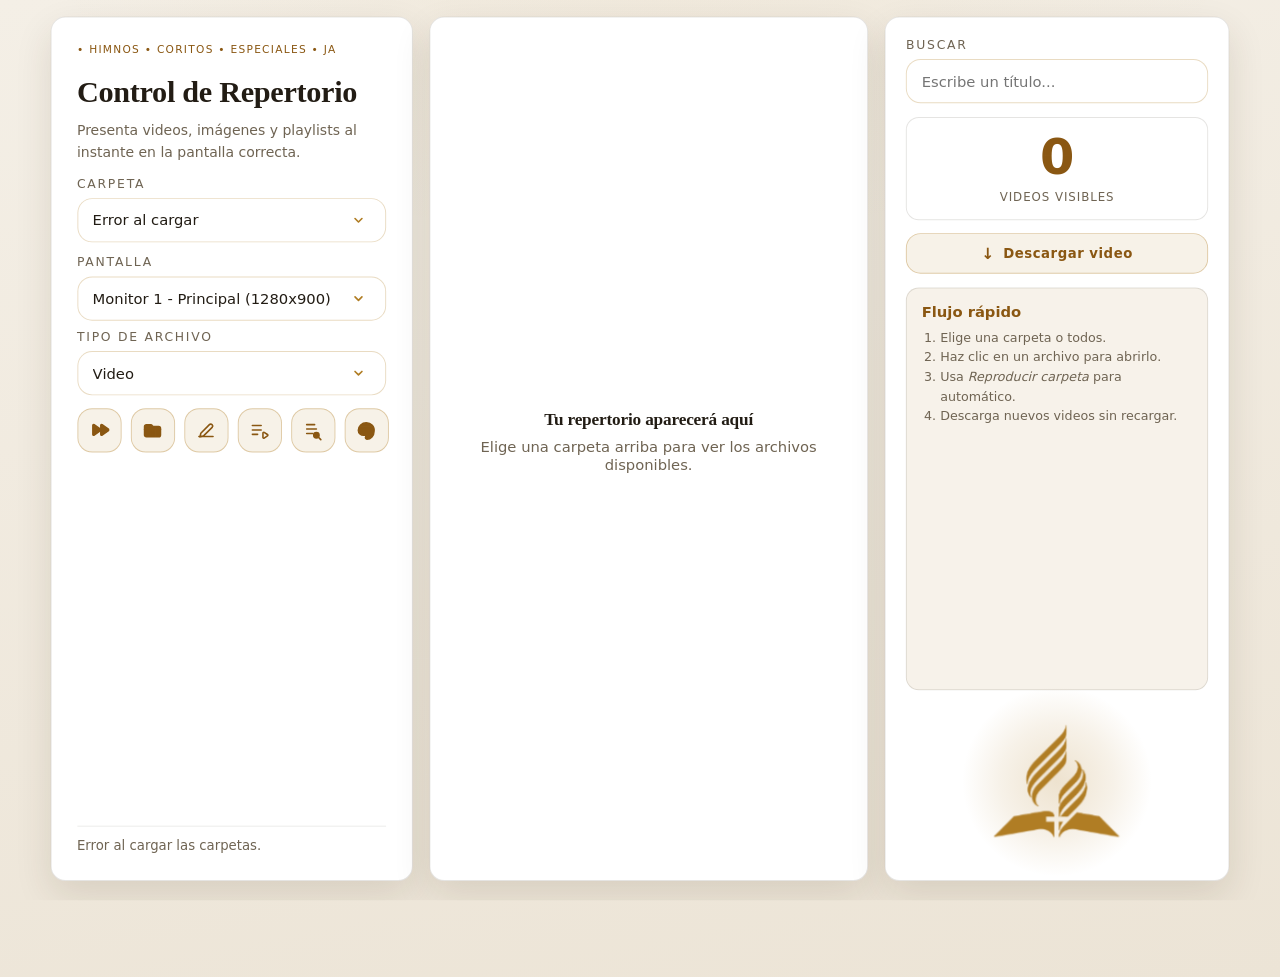
==== index.html @ 72e4d4d1 "Titulo de pagina: Control de Repertorio IASD (visible en modo app del launcher)" ====
﻿<!DOCTYPE html>
<html lang="es">

<head>
  <meta charset="UTF-8">
  <meta name="viewport" content="width=device-width, initial-scale=1.0">
  <meta http-equiv="Cache-Control" content="no-store, no-cache, must-revalidate, max-age=0">
  <meta http-equiv="Pragma" content="no-cache">
  <meta http-equiv="Expires" content="0">
  <title>Control de Repertorio IASD</title>
  <script>
    /* Anti-parpadeo: aplica el tema guardado antes de pintar. */
    (function () {
      try {
        var ids = ['santuario', 'cielo', 'oliva', 'vino', 'noche', 'trigo', 'indigo'];
        var t = localStorage.getItem('cm_theme');
        if (t && t !== 'santuario' && ids.indexOf(t) !== -1) {
          document.documentElement.setAttribute('data-theme', t);
        }
      } catch (e) {}
    })();
  </script>
  <link rel="stylesheet" href="styles.css?v=28">
</head>

<body>
  <div class="backdrop"></div>

  <main class="shell">
    <section class="hero-layout">

      <!-- Panel izquierdo -->
      <div class="hero card">
        <div class="hero-copy">
          <p class="eyebrow">&bull; Himnos &bull; Coritos &bull; Especiales &bull; JA</p>
          <h1>Control de Repertorio</h1>

          <p class="lead">
            Presenta videos, im&aacute;genes y playlists al instante en la pantalla correcta.
          </p>

          <div class="actions">
            <label class="folder-select">
              <span>Carpeta</span>
              <select id="folderSelect">
                <option value="">-- Cargando carpetas --</option>
              </select>
            </label>
          </div>

          <div class="playback-options">
            <label class="option-select">
              <span>Pantalla</span>
              <select id="monitorSelect">
                <option value="">Detectando pantallas...</option>
              </select>
            </label>
            <label class="option-select">
              <span>Tipo de archivo</span>
              <select id="mediaTypeSelect">
                <option value="video" selected>Video</option>
                <option value="image">Imagen</option>
              </select>
            </label>
          </div>

          <div class="folder-action-row">
            <button id="playAllBtn" class="icon-action-btn play-all-btn" type="button" aria-pressed="false" aria-label="Reproducir carpeta" title="Reproducir carpeta">
              <svg viewBox="0 0 24 24" aria-hidden="true">
                <path d="M5 5.8c0-.7.8-1.1 1.4-.7l7.2 5.1c.5.4.5 1.2 0 1.6l-7.2 5.1c-.6.4-1.4 0-1.4-.7V5.8Z"></path>
                <path d="M14 5.8c0-.7.8-1.1 1.4-.7l7.2 5.1c.5.4.5 1.2 0 1.6l-7.2 5.1c-.6.4-1.4 0-1.4-.7V5.8Z"></path>
              </svg>
            </button>
            <button id="addFolderBtn" class="icon-action-btn add-folder-btn" type="button" aria-label="Agregar carpeta" title="Agregar carpeta">
              <svg viewBox="0 0 24 24" aria-hidden="true">
                <path d="M3 7.2c0-1.1.9-2 2-2h5.1c.6 0 1.1.2 1.5.7l1.2 1.4H19c1.1 0 2 .9 2 2v1.2H3V7.2Z"></path>
                <path d="M3 10.5h18v6.3c0 1.1-.9 2-2 2H5c-1.1 0-2-.9-2-2v-6.3Z"></path>
                <path d="M12 12.5v4"></path>
                <path d="M10 14.5h4"></path>
              </svg>
            </button>
            <button id="renameMediaBtn" class="icon-action-btn rename-media-btn" type="button" aria-label="Cambiar nombre" title="Cambiar nombre">
              <svg viewBox="0 0 24 24" aria-hidden="true">
                <path d="M4 18.5h16"></path>
                <path d="M6.2 14.7 15.9 5c.8-.8 2.1-.8 2.9 0l.2.2c.8.8.8 2.1 0 2.9l-9.7 9.7-4.1 1 1-4.1Z"></path>
              </svg>
            </button>
            <button id="tempPlaylistBtn" class="icon-action-btn temp-playlist-btn video-only-action" type="button" aria-label="Crear playlist" title="Crear playlist">
              <svg viewBox="0 0 24 24" aria-hidden="true">
                <path d="M4 6h10"></path>
                <path d="M4 11h10"></path>
                <path d="M4 16h6"></path>
                <path d="M16 14.5c0-.7.8-1.1 1.4-.7l3.7 2.4c.6.4.6 1.2 0 1.6l-3.7 2.4c-.6.4-1.4 0-1.4-.7v-5Z"></path>
              </svg>
            </button>
            <button id="viewPlaylistsBtn" class="icon-action-btn view-playlists-btn video-only-action" type="button" aria-label="Ver playlists" title="Ver playlists">
              <svg viewBox="0 0 24 24" aria-hidden="true">
                <path d="M5 5h9"></path>
                <path d="M5 10h11"></path>
                <path d="M5 15h7"></path>
                <path d="M16 14c1.7 0 3 1.3 3 3s-1.3 3-3 3-3-1.3-3-3 1.3-3 3-3Z"></path>
                <path d="M19 20l2 2"></path>
              </svg>
            </button>
            <button id="themeBtn" class="icon-action-btn theme-btn" type="button" aria-label="Cambiar tema" title="Cambiar tema">
              <svg viewBox="0 0 24 24" aria-hidden="true">
                <path d="M12 3c-5 0-9 3.7-9 8.4 0 3.4 2.8 5.6 6 5.6h1.3c.9 0 1.5.9 1.1 1.7l-.2.4c-.5 1 .2 2.4 1.5 2.4 4.4 0 8-3.9 8-8.7C21.7 7 17.3 3 12 3Z"></path>
                <circle cx="7.5" cy="11" r="1.3"></circle>
                <circle cx="12" cy="8" r="1.3"></circle>
                <circle cx="16.5" cy="11" r="1.3"></circle>
              </svg>
            </button>
          </div>

          <p id="statusText" class="status-line">A&uacute;n no has cargado archivos.</p>
        </div>
      </div>

      <!-- Panel central: grid de archivos -->
      <section class="grid-wrap card">
        <div id="grid" class="grid empty-state">
          <div class="empty-copy">
            <h3>Tu repertorio aparecer&aacute; aqu&iacute;</h3>
            <p>El sistema filtra archivos y crea una vista limpia para abrirlos con un clic.</p>
          </div>
        </div>
      </section>

      <!-- Panel derecho -->
      <div class="hero-aside card right-panel">
        <label class="searchbox">
          <span>Buscar</span>
          <input id="searchInput" type="search" placeholder="Escribe un t&iacute;tulo...">
        </label>

        <div class="stat compact-stat">
          <span id="videoCount">0</span>
          <label id="fileCountLabel">videos visibles</label>
        </div>

        <button id="downloadVideoBtn" class="download-video-btn" type="button">
          <span class="btn-icon">&darr;</span>
          Descargar video
        </button>

        <div class="hint-panel compact-hint">
          <strong>Flujo r&aacute;pido</strong>
          <ol>
            <li>Elige una carpeta o todos.</li>
            <li>Haz clic en un archivo para abrirlo.</li>
            <li>Usa <em>Reproducir carpeta</em> para autom&aacute;tico.</li>
            <li>Descarga nuevos videos sin recargar.</li>
          </ol>
        </div>

        <div class="brand-logo">
          <span class="brand-logo-mark" role="img" aria-label="Logo Iglesia Adventista del S&eacute;ptimo D&iacute;a"></span>
        </div>
      </div>

    </section>
  </main>

  <div id="uiOverlay"></div>

  <div id="imageViewerOverlay" class="image-viewer-overlay" aria-hidden="true" tabindex="-1">
    <img id="imageViewerImg" alt="">
  </div>

  <div id="noticeToast" class="notice-toast" role="status" aria-live="polite" aria-hidden="true">
    <div class="notice-toast-card">
      <span id="noticeToastIcon" class="notice-toast-icon" aria-hidden="true">!</span>
      <strong id="noticeToastText"></strong>
    </div>
  </div>

  <div id="confirmModal" class="confirm-modal" aria-hidden="true" role="dialog" aria-modal="true">
    <div class="confirm-card">
      <span class="confirm-icon" aria-hidden="true">?</span>
      <strong id="confirmModalTitle">Confirmar</strong>
      <p id="confirmModalText"></p>
      <div class="confirm-actions">
        <button id="confirmModalCancelBtn" type="button" class="confirm-btn confirm-btn-cancel">Cancelar</button>
        <button id="confirmModalOkBtn" type="button" class="confirm-btn confirm-btn-ok">Confirmar</button>
      </div>
    </div>
  </div>

  <div id="folderAccessModal" class="folder-access-modal" aria-hidden="true" role="dialog" aria-modal="true">
    <div class="folder-access-card">
      <div class="folder-access-icon" aria-hidden="true">
        <svg viewBox="0 0 24 24">
          <path d="M3 7.2c0-1.1.9-2 2-2h5.1c.6 0 1.1.2 1.5.7l1.2 1.4H19c1.1 0 2 .9 2 2v1H3V7.2Z"></path>
          <path d="M3 10.3h18v6.5c0 1.1-.9 2-2 2H5c-1.1 0-2-.9-2-2v-6.5Z"></path>
          <path d="M12 12.7v3.8"></path>
          <path d="M10.1 14.6h3.8"></path>
        </svg>
      </div>

      <div class="folder-access-copy">
        <span>Carpetas</span>
        <strong>Agregar carpeta al repertorio</strong>
        <p>Pega la ruta completa de Windows. El sistema la guardar&aacute; en su archivo interno y la usar&aacute; para listar videos e im&aacute;genes.</p>
      </div>

      <label class="folder-path-field">
        <span>Ruta de carpeta</span>
        <input id="folderPathInput" type="text" spellcheck="false" autocomplete="off" placeholder="C:\Users\TuUsuario\Documents\Himnos">
      </label>

      <div class="folder-access-actions">
        <button id="folderAccessCancelBtn" type="button" class="folder-access-btn folder-access-btn-secondary">
          <span>Cancelar</span>
        </button>
        <button id="folderAccessChooseBtn" type="button" class="folder-access-btn folder-access-btn-primary">
          <svg viewBox="0 0 24 24" aria-hidden="true">
            <path d="M3 7.2c0-1.1.9-2 2-2h5.1c.6 0 1.1.2 1.5.7l1.2 1.4H19c1.1 0 2 .9 2 2v1.1H3V7.2Z"></path>
            <path d="M3 10.4h18v6.4c0 1.1-.9 2-2 2H5c-1.1 0-2-.9-2-2v-6.4Z"></path>
          </svg>
          <span>Agregar carpeta</span>
        </button>
      </div>
    </div>
  </div>

  <div id="renameModal" class="utility-modal" aria-hidden="true" role="dialog" aria-modal="true">
    <div class="utility-card">
      <div class="utility-top">
        <strong>Cambiar nombre</strong>
        <p>Elige un archivo y escribe el nuevo nombre. La extension se conserva automaticamente.</p>
      </div>

      <div class="utility-grid two-columns">
        <label class="utility-field">
          <span>Carpeta</span>
          <select id="renameFolderSelect"></select>
        </label>
        <label class="utility-field">
          <span>Tipo</span>
          <select id="renameTypeSelect">
            <option value="video">Video</option>
            <option value="image">Imagen</option>
          </select>
        </label>
      </div>

      <div class="utility-field">
        <span>Archivo</span>
        <button id="renameFilePickerBtn" type="button" class="file-picker-trigger">
          <span id="renameFilePickerLabel" class="file-picker-trigger-label">Elige un archivo&hellip;</span>
          <svg viewBox="0 0 24 24" aria-hidden="true"><path d="M6 9l6 6 6-6"></path></svg>
        </button>
        <select id="renameFileSelect" class="sr-only" tabindex="-1" aria-hidden="true"></select>
      </div>

      <label class="utility-field rename-name-field">
        <span>Nuevo nombre</span>
        <div class="rename-input-row">
          <input id="renameNameInput" type="text" maxlength="120" spellcheck="false" autocomplete="off">
          <em id="renameExtensionLabel"></em>
        </div>
      </label>

      <p id="renameStatus" class="utility-status"></p>

      <div class="utility-actions">
        <button id="renameCancelBtn" type="button" class="folder-access-btn folder-access-btn-secondary">Cancelar</button>
        <button id="renameSaveBtn" type="button" class="folder-access-btn folder-access-btn-primary">Guardar nombre</button>
      </div>
    </div>
  </div>

  <div id="renameFilePickerModal" class="file-picker-modal" aria-hidden="true" role="dialog" aria-modal="true">
    <div class="file-picker-card">
      <div class="file-picker-head">
        <strong>Elige un archivo</strong>
        <button id="renameFilePickerCloseBtn" class="file-picker-close" type="button" aria-label="Cerrar">&times;</button>
      </div>
      <label class="file-picker-search">
        <svg viewBox="0 0 24 24" aria-hidden="true"><circle cx="11" cy="11" r="7"></circle><path d="M21 21l-4.2-4.2"></path></svg>
        <input id="renameFilePickerSearch" type="search" placeholder="Buscar archivo&hellip;" autocomplete="off" spellcheck="false">
      </label>
      <div id="renameFilePickerList" class="file-picker-list" role="listbox"></div>
      <p id="renameFilePickerEmpty" class="file-picker-empty" hidden>Sin resultados.</p>
    </div>
  </div>

  <div id="tempPlaylistModal" class="utility-modal wide" aria-hidden="true" role="dialog" aria-modal="true">
    <div class="utility-card playlist-card">
      <div class="utility-top">
        <strong>Crear playlist</strong>
        <p>Selecciona videos de cualquier carpeta para tenerlos listos en una lista guardada.</p>
      </div>

      <div class="utility-grid two-columns">
        <label class="utility-field">
          <span>Carpeta</span>
          <select id="tempPlaylistFolderSelect"></select>
        </label>
        <label class="utility-field">
          <span>Buscar</span>
          <input id="tempPlaylistSearchInput" type="search" placeholder="Nombre del video">
        </label>
      </div>

      <div id="tempPlaylistList" class="playlist-picker-list"></div>
      <p id="tempPlaylistStatus" class="utility-status"></p>

      <div class="utility-actions">
        <button id="tempPlaylistCancelBtn" type="button" class="folder-access-btn folder-access-btn-secondary">Cancelar</button>
        <button id="tempPlaylistClearBtn" type="button" class="folder-access-btn folder-access-btn-secondary">Limpiar</button>
        <button id="tempPlaylistSaveBtn" type="button" class="folder-access-btn folder-access-btn-primary">Agregar playlist</button>
      </div>
    </div>
  </div>

  <div id="playlistNameModal" class="utility-modal compact" aria-hidden="true" role="dialog" aria-modal="true">
    <div class="utility-card compact-card">
      <div class="utility-top">
        <strong>Guardar playlist</strong>
        <p>Escribe el nombre final de esta playlist.</p>
      </div>

      <label class="utility-field">
        <span>Nombre</span>
        <input id="playlistNameInput" type="text" spellcheck="false" autocomplete="off" placeholder="Especial de s&aacute;bado">
      </label>

      <p id="playlistNameStatus" class="utility-status"></p>

      <div class="utility-actions">
        <button id="playlistNameCancelBtn" type="button" class="folder-access-btn folder-access-btn-secondary">Cancelar</button>
        <button id="playlistNameSaveBtn" type="button" class="folder-access-btn folder-access-btn-primary">Guardar</button>
      </div>
    </div>
  </div>

  <div id="playlistsModal" class="utility-modal wide" aria-hidden="true" role="dialog" aria-modal="true">
    <div class="utility-card playlist-card">
      <button id="playlistsCloseBtn" class="utility-close" type="button" aria-label="Cerrar">&times;</button>
      <div class="utility-top">
        <strong>Playlists</strong>
        <p>Selecciona una playlist guardada para ver sus videos.</p>
      </div>

      <div id="playlistsList" class="saved-playlist-list"></div>
      <p id="playlistsStatus" class="utility-status"></p>
    </div>
  </div>

  <div id="playlistDetailModal" class="utility-modal wide" aria-hidden="true" role="dialog" aria-modal="true">
    <div class="utility-card playlist-card">
      <button id="playlistDetailCloseBtn" class="utility-close" type="button" aria-label="Cerrar">&times;</button>
      <div class="utility-top">
        <strong id="playlistDetailTitle">Playlist</strong>
        <p id="playlistDetailMeta"></p>
      </div>

      <label class="utility-field">
        <span>Pantalla</span>
        <select id="playlistDetailMonitorSelect"></select>
      </label>

      <div id="playlistDetailList" class="playlist-detail-list"></div>

      <div class="utility-actions">
        <button id="playlistDeleteBtn" type="button" class="folder-access-btn folder-access-btn-secondary danger-utility-btn">Eliminar playlist</button>
      </div>
    </div>
  </div>

  <div id="themeModal" class="utility-modal wide" aria-hidden="true" role="dialog" aria-modal="true">
    <div class="utility-card theme-card">
      <button id="themeCloseBtn" class="utility-close" type="button" aria-label="Cerrar">&times;</button>
      <div class="utility-top">
        <strong>Tema de la aplicaci&oacute;n</strong>
        <p>Toca un tema para aplicarlo al instante; se guarda solo. "Cancelar" vuelve al anterior.</p>
      </div>

      <div id="themeList" class="theme-list" role="radiogroup" aria-label="Temas disponibles"></div>
      <p id="themeStatus" class="utility-status"></p>

      <div class="utility-actions">
        <button id="themeCancelBtn" type="button" class="folder-access-btn folder-access-btn-secondary">Cancelar</button>
        <button id="themeApplyBtn" type="button" class="folder-access-btn folder-access-btn-primary">Listo</button>
      </div>
    </div>
  </div>

  <div id="controllerModal" class="controller-modal">
    <div class="controller-card">
      <div class="controller-top">
        <span>Reproduciendo ahora</span>
        <strong id="songTitle">Sin reproducci&oacute;n</strong>
      </div>

      <div class="controller-progress">
        <span id="currentTime">00:00</span>
        <input id="progressBar" type="range" min="0" value="0" step="0.1">
        <span id="duration">00:00</span>
      </div>

      <div class="controller-actions">
        <button id="prevBtn" type="button">&#x23EE;</button>
        <button id="playPauseBtn" type="button" class="main-control">&#x23F8;</button>
        <button id="nextBtn" type="button">&#x23ED;</button>
        <button id="closeBtn" type="button" class="danger-control">&times;</button>
      </div>
    </div>
  </div>

  <div id="downloadModal" class="download-modal" aria-hidden="true" role="dialog" aria-modal="true">
    <div class="download-card">
      <div class="download-top">
        <button id="downloadHelpBtn" class="download-help-btn" type="button" aria-label="Ayuda de descargas" title="Ayuda de descargas">?</button>
        <strong>Descargar video</strong>
        <p>Selecciona la carpeta destino y pega el enlace del video.</p>
      </div>

      <label class="download-field">
        <span>Carpeta destino</span>
        <select id="downloadFolderSelect">
          <option value="">-- Selecciona una carpeta --</option>
        </select>
      </label>

      <label class="download-field">
        <span>Enlace del video</span>
        <input id="downloadUrlInput" type="url" placeholder="https://www.youtube.com/watch?v=...">
      </label>

      <label class="download-field">
        <span>Tipo de descarga</span>
        <select id="downloadTypeSelect">
          <option value="video" selected>Video espec&iacute;fico</option>
          <option value="playlist">Playlist de usuario</option>
        </select>
      </label>

      <div id="downloadProgressWrap" class="download-progress-wrap hidden">
        <div class="download-progress-head">
          <strong id="downloadProgressLabel">Descargando</strong>
          <span id="downloadProgressDetail"></span>
        </div>
        <div class="download-progress-line">
          <progress id="downloadProgressBar" max="100" value="0"></progress>
          <strong id="downloadPercent">0%</strong>
        </div>
        <pre id="downloadLogTail" class="download-log-tail"></pre>
      </div>

      <p id="downloadStatus" class="download-status">Pega el enlace del video y selecciona la carpeta donde se guardar&aacute;.</p>

      <div class="download-actions">
        <button id="downloadCancelBtn" type="button" class="secondary-download-btn">Cancelar</button>
        <button id="downloadStartBtn" type="button" class="primary-download-btn">Descargar</button>
      </div>
    </div>
  </div>

  <template id="videoCardTemplate">
    <button class="video-card" type="button">
      <div class="video-icon">&#x25B6;</div>
      <div class="video-meta">
        <strong class="video-title"></strong>
      </div>
      <span class="video-chip"></span>
    </button>
  </template>

  <div id="downloadHelpModal" class="download-help-modal" aria-hidden="true" role="dialog" aria-modal="true">
    <div class="download-help-card">
      <button id="downloadHelpCloseBtn" class="download-help-close" type="button" aria-label="Cerrar">&times;</button>
      <strong>Ayuda de descargas</strong>
      <p>Usa <em>Video espec&iacute;fico</em> para un solo video: YouTube, Shorts, Reels o enlaces directos compatibles.</p>
      <p>Usa <em>Playlist de usuario</em> solo cuando el enlace sea una playlist normal de YouTube. Los Mix autom&aacute;ticos se descargan como el video exacto del enlace.</p>
      <p>Selecciona una carpeta, pega el enlace y pulsa <em>Descargar</em>. La carpeta se actualizar&aacute; al terminar.</p>
    </div>
  </div>

  <script defer src="app.js?v=55"></script>
</body>

</html>
---- styles.css ----
:root {
  color-scheme: light;
  /* Tema claro y serio: papel cálido, superficies blancas definidas, tinta.
     Los temas se cambian con [data-theme="..."] en <html>; cada tema
     redefine estas mismas variables. Las tripletas *-rgb permiten construir
     rgba() temables (halos, sombras, anillos) sin hardcodear el color. */
  --bg: #f4efe6;
  --bg-2: #ece4d6;
  --panel: #ffffff;
  --panel-strong: #ffffff;
  /* Superficies derivadas: caras de tarjetas/modales (--surface),
     zonas realzadas cálidas (--inset) y caras de inputs/selects
     (--field). Solo los temas oscuros las sobrescriben; los claros
     usan estos valores. Permiten voltear TODA la piel al cambiar tema. */
  --surface: #ffffff;
  --surface-2: #faf6ef;
  --inset: #f7f2ea;
  --field: #ffffff;
  --field-2: #f0e9dc;
  --line: rgba(45, 34, 18, 0.12);
  --text: #221c14;
  --muted: #6f6453;
  --gold: #b07d24;
  --gold-2: #8a5712;
  --gold-rgb: 176, 125, 36;
  --accent: #1f6f54;
  --accent-rgb: 31, 111, 84;
  --accent-soft: rgba(var(--accent-rgb), 0.12);
  --ink-rgb: 60, 45, 20;
  --shadow: 0 16px 40px rgba(var(--ink-rgb), 0.12);

  /* Estados: rojo y verde "normales", vivos (no lavados) */
  --danger: #e23b3b;
  --danger-strong: #c62f2f;
  --danger-soft: rgba(226, 59, 59, 0.10);
  --danger-line: rgba(226, 59, 59, 0.42);
  --success: #1f9d57;
  --success-strong: #178048;
  --success-soft: rgba(31, 157, 87, 0.12);
  --success-line: rgba(31, 157, 87, 0.40);

  /* Tipografía: serif con carácter para títulos, sans limpia para UI */
  --font-display: "Hoefler Text", "Cambria", "Georgia", "Palatino Linotype", serif;
  --font-ui: system-ui, -apple-system, "Segoe UI", Roboto, Helvetica, Arial, sans-serif;

  /* Escala de espaciado y radios */
  --space-1: 6px;
  --space-2: 10px;
  --space-3: 14px;
  --space-4: 18px;
  --space-5: 24px;
  --radius-sm: 12px;
  --radius-md: 16px;
  --radius-lg: 22px;
  --radius-xl: 26px;

  /* Elevación y movimiento */
  --shadow-sm: 0 6px 18px rgba(var(--ink-rgb), 0.10);
  --ring: 0 0 0 3px rgba(var(--gold-rgb), 0.22);
  --ease: cubic-bezier(0.22, 0.61, 0.36, 1);
}

/* ─── Temas ────────────────────────────────────────────────────
   Cada bloque redefine solo los tokens de color. Todo lo demás
   (radios, tipografía, sombras) se deriva de estas variables, así
   que el cambio de tema es instantáneo y total. Santuario = :root. */

/* CIELO — azul cielo frío, paneles con tinte azulado, metálico acero */
:root[data-theme="cielo"] {
  --bg: #e4edf6;
  --bg-2: #cfe0f0;
  --panel: #f2f7fc;
  --panel-strong: #ffffff;
  --surface: #f2f7fc;
  --surface-2: #e7f0f9;
  --inset: #e2edf7;
  --field: #ffffff;
  --field-2: #dcebf6;
  --line: rgba(20, 40, 62, 0.14);
  --text: #14293e;
  --muted: #526b83;
  --gold: #4d84b0;
  --gold-2: #356690;
  --gold-rgb: 77, 132, 176;
  --accent: #1f6bb0;
  --accent-rgb: 31, 107, 176;
  --ink-rgb: 20, 40, 62;
}

/* OLIVA — verde salvia frío, nada de crema; metálico bronce-caqui */
:root[data-theme="oliva"] {
  --bg: #e8ecdb;
  --bg-2: #d8dfc2;
  --panel: #f2f5e7;
  --panel-strong: #f8faf0;
  --surface: #f2f5e7;
  --surface-2: #eaefdb;
  --inset: #e5ebd3;
  --field: #f8faf0;
  --field-2: #e1e8cd;
  --line: rgba(35, 42, 20, 0.15);
  --text: #232c14;
  --muted: #5f664a;
  --gold: #8c8a38;
  --gold-2: #6b6a22;
  --gold-rgb: 140, 138, 56;
  --accent: #45772f;
  --accent-rgb: 69, 119, 47;
  --ink-rgb: 35, 42, 20;
}

/* VINO — malva rosado, paneles rosados; metálico rosa-oro, acento burdeos */
:root[data-theme="vino"] {
  --bg: #f2e2e6;
  --bg-2: #e8ccd3;
  --panel: #fbf1f4;
  --panel-strong: #fff8fa;
  --surface: #fbf1f4;
  --surface-2: #f5e6ea;
  --inset: #f1dfe4;
  --field: #fff8fa;
  --field-2: #eed9df;
  --line: rgba(58, 24, 34, 0.15);
  --text: #351320;
  --muted: #825962;
  --gold: #b06578;
  --gold-2: #8c4356;
  --gold-rgb: 176, 101, 120;
  --accent: #93203f;
  --accent-rgb: 147, 32, 63;
  --ink-rgb: 58, 24, 34;
}

/* NOCHE — noche fría, plata/luna (SIN dorado), acento azul luna */
:root[data-theme="noche"] {
  color-scheme: dark;
  --bg: #14161c;
  --bg-2: #0e1015;
  --panel: #20242e;
  --panel-strong: #282d39;
  --surface: #20242e;
  --surface-2: #191d25;
  --inset: #191d25;
  --field: #252a35;
  --field-2: #171b22;
  --line: rgba(198, 208, 226, 0.14);
  --text: #e9edf4;
  --muted: #99a3b5;
  --gold: #b7c1d3;
  --gold-2: #d4dbe8;
  --gold-rgb: 183, 193, 211;
  --accent: #6f9ff0;
  --accent-rgb: 111, 159, 240;
  --ink-rgb: 0, 0, 0;
  --shadow: 0 18px 44px rgba(0, 0, 0, 0.55);
  --shadow-sm: 0 8px 22px rgba(0, 0, 0, 0.45);
  --danger: #f06a6a;
  --danger-strong: #e05252;
  --danger-soft: rgba(240, 106, 106, 0.16);
  --danger-line: rgba(240, 106, 106, 0.48);
  --success: #46c483;
  --success-strong: #33a86c;
  --success-soft: rgba(70, 196, 131, 0.18);
  --success-line: rgba(70, 196, 131, 0.46);
}

/* TRIGO — miel/ámbar saturado, mucho más cálido que Santuario; acento terracota */
:root[data-theme="trigo"] {
  --bg: #f7e6c8;
  --bg-2: #f0d3a4;
  --panel: #fdf2dc;
  --panel-strong: #fff9ee;
  --surface: #fdf2dc;
  --surface-2: #f8e8cb;
  --inset: #f5e2be;
  --field: #fff9ee;
  --field-2: #f2ddb4;
  --line: rgba(56, 40, 12, 0.16);
  --text: #38270c;
  --muted: #806a3e;
  --gold: #d1941a;
  --gold-2: #a5680b;
  --gold-rgb: 209, 148, 26;
  --accent: #c15a1b;
  --accent-rgb: 193, 90, 27;
  --ink-rgb: 56, 40, 12;
}

/* INDIGO — violeta/lavanda (claramente morado, no azul); metálico lila */
:root[data-theme="indigo"] {
  --bg: #ece5f5;
  --bg-2: #ddd0ef;
  --panel: #f5f0fb;
  --panel-strong: #faf7fe;
  --surface: #f5f0fb;
  --surface-2: #ede5f7;
  --inset: #e9dff5;
  --field: #faf7fe;
  --field-2: #e5d8f3;
  --line: rgba(38, 26, 58, 0.14);
  --text: #261a3a;
  --muted: #675979;
  --gold: #8f7dc0;
  --gold-2: #6f5aa3;
  --gold-rgb: 143, 125, 192;
  --accent: #6a34b8;
  --accent-rgb: 106, 52, 184;
  --ink-rgb: 38, 26, 58;
}

* {
  box-sizing: border-box;
}

html,
body {
  min-height: 100%;
  /* Sin scroll de página en ninguna dimensión: la interfaz escala, no crece */
  overflow: hidden;
}

/* Lienzo fijo de 1389px: la app se diseña a tamaño constante y app.js la
   escala completa (transform: scale) al tamaño real de la ventana. Así se ve
   EXACTAMENTE igual con cualquier zoom o dimensión. */
html {
  font-size: 16px;
}

body {
  margin: 0;
  font-family: var(--font-ui);
  background:
    radial-gradient(ellipse 80% 60% at 50% -10%, rgba(var(--gold-rgb), 0.06), transparent 60%),
    linear-gradient(170deg, var(--bg), var(--bg-2));
  color: var(--text);
  -webkit-font-smoothing: antialiased;
  text-rendering: optimizeLegibility;
}

.backdrop {
  position: fixed;
  inset: 0;
  pointer-events: none;
  background-image:
    linear-gradient(rgba(255, 255, 255, 0.02) 1px, transparent 1px),
    linear-gradient(90deg, rgba(255, 255, 255, 0.02) 1px, transparent 1px);
  background-size: 42px 42px;
  mask-image: radial-gradient(circle at center, black 44%, transparent 100%);
}

/* En Noche (fondo oscuro) las líneas blancas del backdrop se vuelven una
   cuadrícula gris visible; se ocultan. */
:root[data-theme="noche"] .backdrop {
  background-image: none;
}

.shell {
  width: min(1280px, calc(100% - 32px));
  margin: 0 auto;
  padding: 1.1rem 0 1.3rem;
  height: 100%;
}

.card {
  background: var(--panel);
  border: 1px solid var(--line);
  border-radius: 16px;
  box-shadow: var(--shadow);
}

.hero-layout {
  display: grid;
  /* Siempre 3 columnas, proporciones de la referencia (400 : 482 : 380) */
  grid-template-columns: minmax(0, 1.05fr) minmax(0, 1.27fr) minmax(0, 1fr);
  gap: 18px;
  align-items: stretch;
  height: 100%;
  min-height: 0;
}

.hero {
  display: flex;
  flex-direction: column;
  padding: 1.75rem;
}

.eyebrow {
  margin: 0 0 8px;
  color: var(--gold-2);
  letter-spacing: 0.12em;
  text-transform: uppercase;
  font-size: 0.72rem;
}

h1,
h2,
h3,
p {
  margin-top: 0;
}

h1,
h2,
h3,
.controller-top strong,
.download-top strong,
.utility-top strong,
.folder-access-copy strong,
.notice-toast-card strong,
.download-help-card strong {
  font-family: var(--font-display);
  letter-spacing: -0.01em;
}

h1 {
  font-size: 2.05rem;
  line-height: 1.04;
  margin-bottom: 12px;
}

.lead {
  max-width: 60ch;
  color: var(--muted);
  font-size: 0.95rem;
  line-height: 1.55;
  margin-bottom: 16px;
}

.actions {
  display: flex;
  flex-wrap: wrap;
  gap: 12px;
  margin-bottom: 12px;
}

/* El selector de carpeta ocupa el mismo ancho que los demás selects */
.actions .folder-select {
  flex: 1 1 16rem;
}

.playback-options {
  display: grid;
  grid-template-columns: 1fr;
  gap: 10px;
  margin-bottom: 10px;
}

.folder-select,
.option-select,
.searchbox {
  display: grid;
  gap: 8px;
  min-width: 0;
}

.folder-select {
  min-width: min(420px, 100%);
}

.folder-select span,
.option-select span,
.searchbox span {
  color: var(--muted);
  font-size: 0.84rem;
  text-transform: uppercase;
  letter-spacing: 0.14em;
}

.folder-select select,
.option-select select,
.searchbox input {
  width: 100%;
  padding: 0.85rem 1rem;
  border-radius: 16px;
  border: 1px solid rgba(var(--gold-rgb), 0.28);
  background-color: var(--surface);
  color: var(--text);
  font: inherit;
  outline: none;
}

select {
  appearance: none;
  -webkit-appearance: none;
  background-image: url("data:image/svg+xml,%3Csvg width='18' height='18' viewBox='0 0 24 24' fill='none' xmlns='http://www.w3.org/2000/svg'%3E%3Cpath d='M7 9.5L12 14.5L17 9.5' stroke='%23b07d24' stroke-width='2.4' stroke-linecap='round' stroke-linejoin='round'/%3E%3C/svg%3E");
  background-position: calc(100% - 20px) center;
  background-size: 18px 18px;
  background-repeat: no-repeat;
  padding-right: 52px !important;
  cursor: pointer;
  transition: border-color 0.18s ease, box-shadow 0.18s ease, background-color 0.18s ease;
}

select:hover {
  border-color: rgba(var(--gold-rgb), 0.62);
  background-color: var(--surface);
  box-shadow: 0 0 0 3px rgba(var(--gold-rgb), 0.10);
}

select:focus {
  border-color: rgba(31, 111, 84, 0.65);
  box-shadow: 0 0 0 3px rgba(31, 111, 84, 0.14);
}

/* Lista desplegada: fondo blanco, texto tinta; opción activa en dorado suave */
select option {
  background: var(--surface);
  color: var(--text);
  font-family: var(--font-ui);
}

select option:checked {
  background: rgba(var(--gold-rgb), 0.14);
  color: var(--gold-2);
  font-weight: 700;
}

select:disabled {
  cursor: not-allowed;
}

select::-ms-expand {
  display: none;
}

.searchbox input {
  color: var(--text);
  background: rgba(255, 255, 255, 0.05);
}

.status-line {
  margin: 6px 0 0;
  color: var(--muted);
  font-size: 0.9rem;
  line-height: 1.4;
  /* Mensajes largos: una sola línea. Si no cabe, JS lo pasa a modo
     marquee (.is-marquee) y se desplaza en bucle suave para leerlo todo. */
  min-width: 0;
  max-width: 100%;
  overflow: hidden;
  white-space: nowrap;
  text-overflow: ellipsis;
}

/* Modo marquee: el texto se desliza infinito, con separación entre copias
   para que el bucle se vea fluido (no pegado). */
.status-line.is-marquee {
  text-overflow: clip;
}
.status-line.is-marquee .status-mq {
  display: inline-flex;
  flex-wrap: nowrap;
  white-space: nowrap;
  will-change: transform;
  animation-name: status-mq-scroll;
  animation-timing-function: linear;
  animation-iteration-count: infinite;
}
.status-line.is-marquee .status-mq > span {
  padding-right: 48px; /* separación entre repeticiones */
}
@keyframes status-mq-scroll {
  from { transform: translateX(0); }
  to   { transform: translateX(-50%); }
}
/* Accesibilidad: sin animación infinita, mostramos una copia que envuelve. */
@media (prefers-reduced-motion: reduce) {
  .status-line.is-marquee { white-space: normal; }
  .status-line.is-marquee .status-mq { animation: none; }
  .status-line.is-marquee .status-mq > span:last-child { display: none; }
}

.grid-wrap {
  min-height: 0;
  overflow: hidden;
  display: flex;
  flex-direction: column;
  height: 100%;
}

.grid {
  display: grid;
  /* Multi-columna: el repertorio llena el ancho del panel; con muchos
     videos se ven más a la vez (menos scroll), con pocos no queda vacío. */
  grid-template-columns: repeat(auto-fill, minmax(16rem, 1fr));
  /* Las filas NO se estiran para llenar el alto: cada tarjeta con su
     altura natural aunque haya pocos videos. */
  align-content: start;
  gap: 0.75rem;
  padding: 1.4rem;
  min-height: 0;
  overflow-y: auto;
  flex: 1;
  scrollbar-width: none;
  -ms-overflow-style: none;
}

.grid::-webkit-scrollbar {
  width: 0;
  height: 0;
  display: none;
}

.empty-state {
  min-height: 100%;
  grid-template-columns: 1fr;
  place-items: center;
  align-content: stretch;
}

.empty-copy {
  text-align: center;
  max-width: 42ch;
  color: var(--muted);
}

.empty-copy h3 {
  color: var(--text);
  margin-bottom: 10px;
}

.video-card {
  width: 100%;
  display: grid;
  grid-template-columns: auto 1fr auto;
  gap: 0.9rem;
  align-items: center;
  padding: 1rem;
  text-align: left;
  background: var(--surface);
  border: 1px solid rgba(var(--gold-rgb), 0.22);
  color: var(--text);
  border-radius: 14px;
  font: inherit;
  cursor: pointer;
  transition: all 0.2s ease;
}

.video-icon {
  display: grid;
  place-items: center;
  width: 2.75rem;
  height: 2.75rem;
  border-radius: 14px;
  background: rgba(var(--gold-rgb), 0.18);
  color: var(--gold-2);
  font-weight: 700;
}

.video-card.image-card .video-icon {
  position: relative;
  background: linear-gradient(145deg, rgba(199, 123, 82, 0.28), rgba(var(--gold-rgb), 0.16));
  color: #f0d4a6;
  font-size: 0;
  overflow: hidden;
  border: 1px solid rgba(233, 196, 150, 0.22);
}

.video-card.image-card .video-icon::before {
  content: "";
  width: 24px;
  height: 18px;
  border: 2px solid currentColor;
  border-radius: 6px;
  background:
    radial-gradient(circle at 72% 31%, currentColor 0 2px, transparent 2.5px),
    linear-gradient(135deg, transparent 45%, rgba(233, 196, 150, 0.9) 46% 56%, transparent 57%),
    linear-gradient(45deg, transparent 48%, rgba(233, 196, 150, 0.58) 49% 62%, transparent 63%);
  box-shadow: 0 0 16px rgba(199, 123, 82, 0.24);
}

.video-card.image-card .video-icon img {
  position: absolute;
  inset: 0;
  width: 100%;
  height: 100%;
  display: block;
  object-fit: cover;
  border-radius: inherit;
}

.video-card.image-card .video-icon:has(img)::before {
  content: none;
}

.video-meta {
  min-width: 0;
}

.video-title {
  display: block;
  max-width: 100%;
  margin-bottom: 0;
  line-height: 1.2;
  color: var(--gold-2);
  font-weight: 600;
  overflow: hidden;
  text-overflow: ellipsis;
  white-space: nowrap;
}

.video-subtitle {
  display: none;
}

.video-chip {
  padding: 7px 10px;
  border-radius: 999px;
  background: rgba(255, 255, 255, 0.06);
  color: var(--gold-2);
  font-size: 0.8rem;
  white-space: nowrap;
}

.video-card:hover {
  border-color: rgba(var(--gold-rgb), 0.5);
  background: var(--surface);
  box-shadow: 0 18px 40px rgba(0, 0, 0, 0.34), inset 0 0 20px rgba(var(--gold-rgb), 0.08);
}

.video-card:active {
  transform: scale(0.98);
}

.notice {
  padding: 16px 18px;
  color: var(--muted);
}

.hero-aside {
  display: grid;
  gap: 1.4rem;
  align-content: start;
  min-height: 0;
  padding: 1.5rem;
}

.stat {
  display: grid;
  place-items: center;
  min-height: 8.5rem;
  padding: 1.2rem 1rem;
  background: var(--surface);
  border: 1px solid var(--line);
  border-radius: 14px;
  text-align: center;
}

.stat span {
  font-size: 4rem;
  font-weight: 700;
  color: var(--gold-2);
  line-height: 1;
}

.stat label {
  margin-top: 8px;
  color: var(--muted);
  letter-spacing: 0.08em;
  text-transform: uppercase;
  font-size: 0.8rem;
}

.hint-panel {
  padding: 1.1rem 1.1rem 1rem;
  border-radius: 14px;
  background: var(--inset);
  border: 1px solid var(--line);
}

.hint-panel strong {
  display: inline-block;
  margin-bottom: 10px;
  color: var(--gold-2);
}

.hint-panel ol {
  margin: 0;
  padding-left: 20px;
  color: var(--muted);
  line-height: 1.7;
  font-size: 0.9rem;
}

.controller-modal {
  position: fixed;
  left: 50%;
  bottom: 24px;
  z-index: 9999;
  width: min(760px, calc(100% - 32px));
  opacity: 0;
  pointer-events: none;
  transform: translateX(-50%) translateY(28px) scale(0.98);
  transition: opacity 0.28s ease, transform 0.28s ease;
}

.controller-modal.active {
  opacity: 1;
  pointer-events: auto;
  transform: translateX(-50%) translateY(0) scale(1);
}

.controller-card {
  display: grid;
  gap: 14px;
  padding: 18px 20px;
  border-radius: 24px;
  background:
    radial-gradient(circle at top left, rgba(var(--gold-rgb), 0.16), transparent 34%),
    var(--surface);
  border: 1px solid rgba(var(--gold-rgb), 0.26);
  box-shadow: 0 24px 80px rgba(0, 0, 0, 0.58), inset 0 0 24px rgba(var(--gold-rgb), 0.08);
  backdrop-filter: blur(12px);
}

.controller-top {
  text-align: center;
  min-width: 0;
  max-width: 100%;
}

.controller-top span {
  display: block;
  margin-bottom: 4px;
  color: var(--muted);
  font-size: 0.72rem;
  text-transform: uppercase;
  letter-spacing: 0.16em;
}

.controller-top strong {
  display: block;
  color: var(--gold-2);
  font-size: 1.32rem;
  max-width: 100%;
  min-width: 0;
  white-space: nowrap;
  overflow: hidden;
  text-overflow: ellipsis;
}

.controller-progress {
  display: grid;
  grid-template-columns: auto 1fr auto;
  gap: 12px;
  align-items: center;
  color: var(--muted);
  font-size: 0.84rem;
}

.controller-progress input[type="range"] {
  width: 100%;
  accent-color: var(--gold);
  cursor: pointer;
}

.controller-actions {
  display: flex;
  align-items: center;
  justify-content: center;
  gap: 14px;
}

.controller-actions button {
  width: 44px;
  height: 44px;
  display: grid;
  place-items: center;
  border: 1px solid rgba(var(--gold-rgb), 0.25);
  border-radius: 999px;
  background: rgba(255, 255, 255, 0.06);
  color: var(--gold-2);
  font-size: 1.05rem;
  cursor: pointer;
  transition: transform 0.18s ease, border-color 0.18s ease, background 0.18s ease, box-shadow 0.18s ease;
}

.controller-actions button:hover {
  transform: translateY(-1px);
  border-color: rgba(var(--gold-rgb), 0.46);
  background: rgba(255, 255, 255, 0.1);
}

.controller-actions button:active {
  transform: translateY(0) scale(0.96);
}

.controller-actions .main-control {
  position: relative;
  width: 60px;
  height: 60px;
  border: 1px solid rgba(var(--gold-rgb), 0.58);
  background:
    radial-gradient(circle at 35% 25%, rgba(255, 255, 255, 0.42), transparent 22%),
    linear-gradient(145deg, var(--gold), var(--gold-2));
  color: #15100a;
  font-size: 0;
  box-shadow: 0 12px 28px rgba(var(--gold-rgb), 0.34), inset 0 1px 0 rgba(255, 255, 255, 0.48);
}

.controller-actions .main-control::before,
.controller-actions .main-control::after {
  content: "";
  position: absolute;
  display: block;
  transition: opacity 0.14s ease, transform 0.14s ease;
}

.controller-actions .main-control.is-paused::before {
  left: 24px;
  top: 19px;
  width: 0;
  height: 0;
  border-top: 11px solid transparent;
  border-bottom: 11px solid transparent;
  border-left: 17px solid #161008;
}

.controller-actions .main-control.is-paused::after {
  opacity: 0;
}

.controller-actions .main-control.is-playing::before,
.controller-actions .main-control.is-playing::after {
  top: 18px;
  width: 7px;
  height: 24px;
  border-radius: 4px;
  background: #161008;
}

.controller-actions .main-control.is-playing::before {
  left: 21px;
}

.controller-actions .main-control.is-playing::after {
  right: 21px;
}

.controller-actions .main-control.is-pending {
  pointer-events: none;
  opacity: 0.78;
  box-shadow: 0 0 0 6px rgba(var(--gold-rgb), 0.12), 0 12px 28px rgba(var(--gold-rgb), 0.26);
}

.controller-actions .danger-control {
  position: relative;
  overflow: hidden;
  color: #ffffff;
  font-size: 0;
  border-color: rgba(255, 255, 255, 0.16);
  background: var(--danger);
  box-shadow: 0 8px 18px rgba(226, 59, 59, 0.34), inset 0 1px 0 rgba(255, 255, 255, 0.22);
}

.controller-actions .danger-control::before,
.controller-actions .danger-control::after {
  content: "";
  position: absolute;
  left: 50%;
  top: 50%;
  width: 16px;
  height: 2.6px;
  border-radius: 999px;
  background: currentColor;
  transform-origin: center;
}

.controller-actions .danger-control::before {
  transform: translate(-50%, -50%) rotate(45deg);
}

.controller-actions .danger-control::after {
  transform: translate(-50%, -50%) rotate(-45deg);
}

.controller-actions .danger-control:hover {
  color: #ffffff;
  border-color: rgba(255, 255, 255, 0.28);
  background: var(--danger-strong);
  box-shadow: 0 0 0 4px rgba(226, 59, 59, 0.16), 0 10px 22px rgba(226, 59, 59, 0.4), inset 0 1px 0 rgba(255, 255, 255, 0.22);
}

.controller-modal.image-mode .controller-top span::before {
  content: "Imagen en pantalla";
  color: var(--muted);
}

.controller-modal.image-mode .controller-top span {
  font-size: 0;
}

.controller-modal.image-mode .controller-progress,
.controller-modal.image-mode .main-control {
  display: none;
}

/* Los paneles siempre pueden encoger (columnas proporcionales) */
.hero,
.hero-aside,
.grid-wrap,
.hero-copy,
.folder-select {
  min-width: 0;
}

@media (max-width: 560px) {
  .folder-action-row {
    flex-wrap: wrap;
  }

  .icon-action-btn {
    width: 46px;
    height: 46px;
  }

  .video-card {
    padding: 13px;
    gap: 11px;
  }
}

@media (max-width: 720px) {
  .shell {
    width: min(100% - 16px, 1280px);
    padding: 16px 0 28px;
  }

  .hero,
  .hero-aside {
    padding: 18px;
  }

  .grid {
    padding: 18px;
  }

  .controller-modal {
    bottom: 14px;
    width: min(100% - 20px, 760px);
  }

  .controller-actions {
    gap: 10px;
  }
}
/* ─────────────────────────────────────────────────────────────────────────────
   Ajustes finales: panel derecho compacto + descarga con yt-dlp
   ───────────────────────────────────────────────────────────────────────────── */

#uiOverlay {
  display: none;
  position: fixed;
  inset: 0;
  z-index: 9998;
  background: rgba(0, 0, 0, 0.42);
  backdrop-filter: blur(2px);
}

#uiOverlay.active {
  display: block;
}

.image-viewer-overlay {
  position: fixed;
  inset: 0;
  z-index: 20000;
  display: none;
  place-items: center;
  background: #000;
  cursor: none;
  outline: none;
}

.image-viewer-overlay.active {
  display: grid;
}

.image-viewer-overlay img {
  width: 100%;
  height: 100%;
  object-fit: contain;
  display: block;
}

.notice-toast {
  position: fixed;
  inset: 0;
  z-index: 10002;
  display: grid;
  place-items: center;
  padding: 24px;
  pointer-events: none;
  opacity: 0;
  transform: translateY(12px) scale(0.98);
  transition: opacity 0.22s ease, transform 0.22s ease;
}

.notice-toast.active {
  opacity: 1;
  transform: translateY(0) scale(1);
}

.notice-toast-card {
  width: min(460px, 100%);
  display: grid;
  grid-template-columns: auto 1fr;
  align-items: center;
  gap: 14px;
  padding: 18px 20px;
  border-radius: 22px;
  background:
    radial-gradient(circle at top left, rgba(var(--gold-rgb), 0.18), transparent 36%),
    var(--surface);
  border: 1px solid rgba(var(--gold-rgb), 0.32);
  box-shadow: 0 26px 85px rgba(0, 0, 0, 0.68), inset 0 0 22px rgba(var(--gold-rgb), 0.08);
  color: var(--gold-2);
}

.notice-toast-icon {
  width: 42px;
  height: 42px;
  display: grid;
  place-items: center;
  border-radius: 14px;
  background: rgba(var(--gold-rgb), 0.16);
  border: 1px solid rgba(var(--gold-rgb), 0.28);
  color: var(--gold-2);
  font: 800 1.05rem system-ui, sans-serif;
}

.notice-toast-card strong {
  min-width: 0;
  color: var(--text);
  font-size: 1.18rem;
  line-height: 1.35;
}

.notice-toast.success .notice-toast-icon {
  color: #ffffff;
  border-color: var(--success-line);
  background: var(--success);
}

.notice-toast.warning .notice-toast-icon {
  color: var(--gold-2);
}

.notice-toast.error .notice-toast-icon {
  color: #ffffff;
  border-color: var(--danger-line);
  background: var(--danger);
}

/* Modal de confirmación propio (reemplaza el "localhost dice" del navegador) */
.confirm-modal {
  position: fixed;
  inset: 0;
  z-index: 10010;
  display: none;
  align-items: center;
  justify-content: center;
  padding: 24px;
  background: rgba(20, 14, 8, 0.46);
}

.confirm-modal.active {
  display: flex;
}

.confirm-card {
  width: min(430px, 100%);
  display: grid;
  justify-items: center;
  gap: 10px;
  padding: 26px 26px 22px;
  border-radius: 22px;
  text-align: center;
  background:
    radial-gradient(circle at top left, rgba(var(--gold-rgb), 0.16), transparent 34%),
    var(--surface);
  border: 1px solid rgba(var(--gold-rgb), 0.32);
  box-shadow: 0 28px 95px rgba(0, 0, 0, 0.4), inset 0 0 24px rgba(var(--gold-rgb), 0.06);
}

.confirm-icon {
  width: 46px;
  height: 46px;
  display: grid;
  place-items: center;
  border-radius: 15px;
  background: rgba(var(--gold-rgb), 0.14);
  border: 1px solid rgba(var(--gold-rgb), 0.3);
  color: var(--gold-2);
  font: 800 1.35rem var(--font-display);
}

.confirm-card strong {
  font-family: var(--font-display);
  font-size: 1.3rem;
  color: var(--text);
}

.confirm-card p {
  margin: 0;
  color: var(--muted);
  font-size: 0.96rem;
  line-height: 1.5;
  overflow-wrap: anywhere;
}

.confirm-actions {
  width: 100%;
  display: grid;
  grid-template-columns: 1fr 1fr;
  gap: 12px;
  margin-top: 12px;
}

.confirm-btn {
  min-height: 46px;
  border-radius: 14px;
  font: 700 0.92rem var(--font-ui);
  cursor: pointer;
  transition: transform 0.18s ease, box-shadow 0.18s ease, background 0.18s ease, border-color 0.18s ease;
}

.confirm-btn:hover {
  transform: translateY(-1px);
}

.confirm-btn-cancel {
  border: 1px solid var(--line);
  background: var(--surface);
  color: var(--muted);
}

.confirm-btn-cancel:hover {
  color: var(--text);
  border-color: rgba(var(--gold-rgb), 0.45);
}

.confirm-btn-ok {
  border: 1px solid var(--danger-line);
  background: var(--danger);
  color: #ffffff;
  box-shadow: 0 10px 22px rgba(226, 59, 59, 0.28);
}

.confirm-btn-ok:hover {
  background: var(--danger-strong);
}

.hero {
  justify-content: space-between;
}

.hero-copy {
  display: flex;
  flex-direction: column;
  height: 100%;
  gap: 14px;
}

.hero-copy h1 { margin-bottom: 0; }
.hero-copy .lead { margin-bottom: 0; }
.actions { margin-bottom: 0; }
.playback-options { margin-bottom: 0; }
.status-line { margin-top: auto; padding-top: 10px; border-top: 1px solid var(--line); }

.folder-action-row {
  display: flex;
  align-items: center;
  gap: 10px;
}

.icon-action-btn {
  width: 3rem;
  height: 3rem;
  display: inline-flex;
  align-items: center;
  justify-content: center;
  flex: 0 0 auto;
  padding: 0;
  border-radius: 16px;
  border: 1px solid rgba(var(--gold-rgb), 0.35);
  background: rgba(var(--gold-rgb), 0.10);
  color: var(--gold-2);
  cursor: pointer;
  transition: all 0.2s ease;
}

.icon-action-btn svg {
  width: 23px;
  height: 23px;
  display: block;
  fill: currentColor;
  stroke: currentColor;
  stroke-width: 1.8;
  stroke-linecap: round;
  stroke-linejoin: round;
}

.add-folder-btn svg path:nth-child(3),
.add-folder-btn svg path:nth-child(4) {
  fill: none;
}

.rename-media-btn svg,
.temp-playlist-btn svg {
  fill: none;
}

.download-video-btn {
  display: inline-flex;
  align-items: center;
  justify-content: center;
  gap: 9px;
  width: 100%;
  padding: 0.8rem 1.1rem;
  border-radius: 16px;
  border: 1px solid rgba(var(--gold-rgb), 0.35);
  background: rgba(var(--gold-rgb), 0.10);
  color: var(--gold-2);
  font: 600 0.9rem var(--font-ui);
  cursor: pointer;
  transition: all 0.2s ease;
  letter-spacing: 0.04em;
  white-space: nowrap;
}

.download-video-btn .btn-icon {
  font-size: 1.05rem;
  line-height: 1;
}

.icon-action-btn:hover,
.download-video-btn:hover {
  background: rgba(var(--gold-rgb), 0.2);
  border-color: rgba(var(--gold-rgb), 0.55);
  box-shadow: 0 0 18px rgba(var(--gold-rgb), 0.15);
}

.icon-action-btn.active {
  background: rgba(var(--gold-rgb), 0.28);
  border-color: var(--gold-2);
  box-shadow: 0 0 24px rgba(var(--gold-rgb), 0.22);
  color: #fff;
}

.icon-action-btn:disabled,
.download-video-btn:disabled {
  opacity: 0.38;
  cursor: not-allowed;
}

.icon-action-btn.busy {
  animation: pulse-action 1s ease-in-out infinite;
}

.icon-action-btn.hidden-action {
  display: none;
}

@keyframes pulse-action {
  0%, 100% { transform: scale(1); }
  50% { transform: scale(0.94); }
}

.hero-aside.right-panel {
  display: flex;
  flex-direction: column;
  gap: 0.9rem;
  align-content: start;
  justify-content: flex-start;
  padding: 1.4rem;
  overflow: hidden;
}

.compact-stat {
  min-height: 7rem;
  padding: 1rem 0.9rem;
}

.compact-stat span {
  font-size: 3.35rem;
}

.compact-hint {
  padding: 1rem 1rem 0.9rem;
  /* Rellena el alto sobrante del panel derecho (sin huecos muertos) */
  flex: 1 1 auto;
  min-height: 0;
}

.compact-hint strong {
  margin-bottom: 8px;
}

.compact-hint ol {
  line-height: 1.55;
  font-size: 0.86rem;
}

.brand-logo {
  margin-top: auto;
  display: flex;
  align-items: center;
  justify-content: center;
  text-align: center;
  /* Simétrico: el logo queda perfectamente centrado en su panel */
  padding: 1.4rem 1rem 1.4rem;
  min-width: 0;
  /* Nunca colapsa: el logo siempre conserva un tamaño visible */
  min-height: 5rem;
  flex: 0 0 auto;
  /* visible: deja respirar el halo (el panel derecho recorta el borde) */
  overflow: visible;
  /* Contexto para el halo dorado que pulsa detrás del emblema */
  position: relative;
  isolation: isolate;
}

/* Halo dorado suave que respira detrás del logo (valor agregado) */
.brand-logo::before {
  content: "";
  position: absolute;
  z-index: -1;
  top: 50%;
  left: 50%;
  width: 13rem;
  height: 13rem;
  transform: translate(-50%, -50%);
  border-radius: 50%;
  background: radial-gradient(
    circle,
    rgba(var(--gold-rgb), 0.22) 0%,
    rgba(var(--gold-rgb), 0.10) 42%,
    rgba(var(--gold-rgb), 0) 70%
  );
  pointer-events: none;
  animation: brand-halo 6.5s ease-in-out infinite;
}

.brand-logo-mark {
  display: block;
  /* Escala con el panel y jamás lo desborda: crece hasta ~218px
     pero siempre limitado al ancho disponible del contenedor. */
  width: min(8.7rem, 48%);
  min-width: 3.25rem;
  max-width: 100%;
  /* Sin <img>: la silueta se dibuja con el PNG como MÁSCARA (su alpha)
     y se rellena con el metálico del tema, así el logo adopta el color
     de cada paleta (dorado, plata, bronce, rosa, etc.). */
  aspect-ratio: 835 / 747;
  background-color: var(--gold);
  -webkit-mask: url("logo_iasd_mark.png") center / contain no-repeat;
  mask: url("logo_iasd_mark.png") center / contain no-repeat;
  filter: drop-shadow(0 6px 14px rgba(var(--ink-rgb), 0.16));
  transform-origin: center bottom;
  will-change: transform, filter;
  /* Entrada suave al cargar + flotar/mecerse continuo + parpadeo de llama.
     Dos duraciones distintas (9s / 3.4s) para que nunca se sienta un loop
     mecánico: la combinación tarda mucho en repetirse igual. */
  animation:
    brand-logo-in 1.2s cubic-bezier(0.22, 1, 0.36, 1) both,
    brand-logo-float 9s ease-in-out 1.2s infinite,
    brand-logo-flicker 3.4s ease-in-out 1.2s infinite;
}

@keyframes brand-logo-in {
  from {
    opacity: 0;
    transform: translate(0, 12px) scale(0.88) rotate(-4deg);
  }
  to {
    opacity: 1;
    transform: translate(0, 0) scale(1) rotate(0deg);
  }
}

/* Trayectoria de flotación + mecido suave (como suspendido en el aire) */
@keyframes brand-logo-float {
  0% {
    transform: translate(0, 0) rotate(0deg) scale(1);
  }
  25% {
    transform: translate(-3px, -5px) rotate(-2.2deg) scale(1.02);
  }
  50% {
    transform: translate(0, -8px) rotate(0deg) scale(1.035);
  }
  75% {
    transform: translate(3px, -5px) rotate(2.2deg) scale(1.02);
  }
  100% {
    transform: translate(0, 0) rotate(0deg) scale(1);
  }
}

/* Parpadeo dorado tipo llama: la sombra late a ritmo propio */
@keyframes brand-logo-flicker {
  0%, 100% {
    filter: drop-shadow(0 6px 14px rgba(var(--ink-rgb), 0.16));
  }
  30% {
    filter: drop-shadow(0 10px 20px rgba(var(--gold-rgb), 0.34));
  }
  55% {
    filter: drop-shadow(0 8px 16px rgba(var(--gold-rgb), 0.22));
  }
  80% {
    filter: drop-shadow(0 12px 24px rgba(var(--gold-rgb), 0.38));
  }
}

@keyframes brand-halo {
  0%, 100% {
    opacity: 0.5;
    transform: translate(-50%, -50%) scale(0.9);
  }
  35% {
    opacity: 0.85;
    transform: translate(-50%, -50%) scale(1.02);
  }
  50% {
    opacity: 1;
    transform: translate(-50%, -50%) scale(1.1);
  }
  70% {
    opacity: 0.8;
    transform: translate(-50%, -50%) scale(1.04);
  }
}

/* Accesibilidad: sin movimiento si el sistema lo pide */
@media (prefers-reduced-motion: reduce) {
  .brand-logo::before,
  .brand-logo-mark {
    animation: none;
  }
  .brand-logo-mark {
    opacity: 1;
    transform: none;
  }
}

.download-modal {
  position: fixed;
  inset: 0;
  z-index: 10000;
  display: none;
  align-items: center;
  justify-content: center;
  padding: 24px;
  pointer-events: none;
}

.download-modal.active {
  display: flex;
  pointer-events: auto;
}

.download-help-modal {
  position: fixed;
  inset: 0;
  z-index: 10003;
  display: none;
  align-items: center;
  justify-content: center;
  padding: 24px;
  background: rgba(0, 0, 0, 0.36);
}

.download-help-modal.active {
  display: flex;
}

.download-help-card {
  position: relative;
  width: min(540px, 100%);
  max-height: calc(100% - 60px);
  overflow-y: auto;
  display: grid;
  gap: 12px;
  padding: 24px;
  border-radius: 22px;
  background:
    radial-gradient(circle at top left, rgba(var(--gold-rgb), 0.18), transparent 34%),
    var(--surface);
  border: 1px solid rgba(var(--gold-rgb), 0.3);
  box-shadow: 0 28px 95px rgba(0, 0, 0, 0.68), inset 0 0 24px rgba(var(--gold-rgb), 0.08);
  color: var(--muted);
}

.download-help-card strong {
  padding-right: 42px;
  color: var(--gold-2);
  font-size: 1.35rem;
  line-height: 1.15;
}

.download-help-card p {
  margin: 0;
  line-height: 1.5;
  font-size: 0.94rem;
}

.download-help-card em {
  color: var(--gold-2);
  font-style: normal;
}

.download-help-close {
  position: absolute;
  top: 12px;
  right: 12px;
  width: 38px;
  height: 38px;
  display: grid;
  place-items: center;
  padding: 0;
  border-radius: 999px;
  border: 1px solid rgba(var(--gold-rgb), 0.22);
  background:
    radial-gradient(circle at 35% 25%, rgba(255, 255, 255, 0.11), transparent 30%),
    rgba(255, 255, 255, 0.055);
  color: var(--gold-2);
  font-size: 0;
  line-height: 1;
  cursor: pointer;
  transition: transform 0.18s ease, border-color 0.18s ease, background 0.18s ease, box-shadow 0.18s ease;
}

.download-help-close::before,
.download-help-close::after {
  content: "";
  position: absolute;
  left: 50%;
  top: 50%;
  width: 14px;
  height: 2px;
  border-radius: 999px;
  background: currentColor;
  transform-origin: center;
}

.download-help-close::before {
  transform: translate(-50%, -50%) rotate(45deg);
}

.download-help-close::after {
  transform: translate(-50%, -50%) rotate(-45deg);
}

.download-help-close:hover {
  transform: translateY(-1px);
  border-color: rgba(var(--gold-rgb), 0.56);
  background:
    radial-gradient(circle at 35% 25%, rgba(255, 255, 255, 0.16), transparent 30%),
    rgba(var(--gold-rgb), 0.14);
  box-shadow: 0 0 0 4px rgba(var(--gold-rgb), 0.08);
}

.folder-access-modal {
  position: fixed;
  inset: 0;
  z-index: 10001;
  display: none;
  align-items: center;
  justify-content: center;
  padding: 24px;
  pointer-events: none;
}

.folder-access-modal.active {
  display: flex;
  pointer-events: auto;
}

.folder-access-card {
  width: min(620px, 100%);
  display: grid;
  grid-template-columns: auto 1fr;
  gap: 18px;
  align-items: start;
  padding: 22px;
  border-radius: 24px;
  background:
    radial-gradient(circle at top left, rgba(var(--gold-rgb), 0.18), transparent 34%),
    var(--surface);
  border: 1px solid rgba(var(--gold-rgb), 0.28);
  box-shadow: 0 28px 95px rgba(0, 0, 0, 0.68), inset 0 0 24px rgba(var(--gold-rgb), 0.08);
  backdrop-filter: blur(12px);
}

.folder-access-icon {
  width: 58px;
  height: 58px;
  display: grid;
  place-items: center;
  border-radius: 18px;
  background: rgba(var(--gold-rgb), 0.15);
  border: 1px solid rgba(var(--gold-rgb), 0.26);
  color: var(--gold-2);
}

.folder-access-icon svg {
  width: 31px;
  height: 31px;
  fill: currentColor;
  stroke: currentColor;
  stroke-width: 1.7;
  stroke-linecap: round;
  stroke-linejoin: round;
}

.folder-access-icon svg path:nth-child(3),
.folder-access-icon svg path:nth-child(4) {
  fill: none;
}

.folder-access-copy {
  min-width: 0;
}

.folder-access-copy span {
  display: block;
  margin-bottom: 5px;
  color: var(--muted);
  font-size: 0.72rem;
  text-transform: uppercase;
  letter-spacing: 0.16em;
}

.folder-access-copy strong {
  display: block;
  color: var(--gold-2);
  font-size: 1.55rem;
  line-height: 1.15;
}

.folder-access-copy p {
  margin: 9px 0 0;
  color: var(--muted);
  font-size: 0.92rem;
  line-height: 1.48;
}

.folder-path-field {
  grid-column: 1 / -1;
  display: grid;
  gap: 8px;
}

.folder-path-field span {
  color: var(--muted);
  font-size: 0.72rem;
  text-transform: uppercase;
  letter-spacing: 0.16em;
}

.folder-path-field input {
  width: 100%;
  min-height: 48px;
  border: 1px solid rgba(var(--gold-rgb), 0.34);
  border-radius: 14px;
  background: rgba(255, 255, 255, 0.055);
  color: var(--text);
  padding: 12px 14px;
  font: 600 0.95rem Consolas, "Courier New", monospace;
  outline: none;
}

.folder-path-field input:focus {
  border-color: rgba(var(--gold-rgb), 0.75);
  box-shadow: 0 0 0 3px rgba(var(--gold-rgb), 0.13);
}

.folder-path-field input.field-error {
  border-color: rgba(255, 120, 120, 0.72);
  box-shadow: 0 0 0 3px rgba(255, 120, 120, 0.12);
}

.folder-access-actions {
  grid-column: 1 / -1;
  display: flex;
  justify-content: flex-end;
  gap: 10px;
}

.folder-access-btn {
  min-height: 46px;
  display: inline-flex;
  align-items: center;
  justify-content: center;
  gap: 9px;
  padding: 12px 18px;
  border-radius: 15px;
  font: 700 0.9rem var(--font-ui);
  letter-spacing: 0.03em;
  cursor: pointer;
  transition: transform 0.2s ease, box-shadow 0.2s ease, border-color 0.2s ease, background 0.2s ease;
}

.folder-access-btn svg {
  width: 20px;
  height: 20px;
  fill: currentColor;
  flex: 0 0 auto;
}

.folder-access-btn-secondary {
  border: 1px solid rgba(255, 255, 255, 0.13);
  background: rgba(255, 255, 255, 0.055);
  color: var(--muted);
}

.folder-access-btn-primary {
  border: 1px solid rgba(var(--gold-rgb), 0.58);
  background:
    linear-gradient(180deg, rgba(var(--gold-rgb), 0.34), rgba(var(--gold-rgb), 0.18));
  color: var(--gold-2);
  box-shadow: 0 12px 28px rgba(0, 0, 0, 0.22), inset 0 0 18px rgba(var(--gold-rgb), 0.08);
}

.folder-access-btn:hover {
  transform: translateY(-1px);
}

.folder-access-btn-secondary:hover {
  color: var(--text);
  border-color: rgba(255, 255, 255, 0.22);
  background: rgba(255, 255, 255, 0.08);
}

.folder-access-btn-primary:hover {
  border-color: rgba(var(--gold-rgb), 0.82);
  background:
    linear-gradient(180deg, rgba(var(--gold-rgb), 0.45), rgba(var(--gold-rgb), 0.24));
  box-shadow: 0 16px 34px rgba(0, 0, 0, 0.28), 0 0 22px rgba(var(--gold-rgb), 0.14);
}

.utility-modal {
  position: fixed;
  inset: 0;
  z-index: 10004;
  display: none;
  align-items: center;
  justify-content: center;
  padding: 24px;
  background: rgba(0, 0, 0, 0.38);
}

.utility-modal.active {
  display: flex;
}

.utility-card {
  width: min(640px, 100%);
  max-height: calc(100% - 48px);
  display: grid;
  gap: 14px;
  padding: 22px;
  border-radius: 24px;
  background:
    radial-gradient(circle at top left, rgba(var(--gold-rgb), 0.18), transparent 34%),
    var(--surface);
  border: 1px solid rgba(var(--gold-rgb), 0.3);
  box-shadow: 0 28px 95px rgba(0, 0, 0, 0.68), inset 0 0 24px rgba(var(--gold-rgb), 0.08);
  overflow: hidden;
}

.utility-modal.wide .utility-card {
  width: min(840px, 100%);
}

.utility-top {
  text-align: center;
}

.utility-top strong {
  display: block;
  color: var(--gold-2);
  font-size: 1.55rem;
}

.utility-top p {
  margin: 8px auto 0;
  max-width: 54ch;
  color: var(--muted);
  font-size: 0.9rem;
  line-height: 1.45;
}

.utility-grid {
  display: grid;
  gap: 12px;
}

.utility-grid.two-columns {
  grid-template-columns: 1fr 1fr;
}

.utility-field {
  display: grid;
  gap: 8px;
  min-width: 0;
}

.utility-field > span {
  color: var(--muted);
  font-size: 0.72rem;
  text-transform: uppercase;
  letter-spacing: 0.16em;
}

.utility-field select,
.utility-field input {
  width: 100%;
  min-height: 46px;
  border: 1px solid rgba(var(--gold-rgb), 0.32);
  border-radius: 14px;
  background-color: var(--surface);
  color: var(--text);
  padding: 12px 14px;
  font: 600 0.94rem var(--font-ui);
  outline: none;
}

.utility-field select:hover,
.utility-field input:hover {
  border-color: rgba(var(--gold-rgb), 0.62);
  background-color: var(--surface);
  box-shadow: 0 0 0 3px rgba(var(--gold-rgb), 0.10);
}

.utility-field select:focus,
.utility-field input:focus {
  border-color: rgba(31, 111, 84, 0.65);
  box-shadow: 0 0 0 3px rgba(31, 111, 84, 0.14);
}

/* Selector de archivo (renombrar): disparador tipo select + modal buscador */
.sr-only {
  position: absolute !important;
  width: 1px;
  height: 1px;
  padding: 0;
  margin: -1px;
  overflow: hidden;
  clip: rect(0 0 0 0);
  white-space: nowrap;
  border: 0;
}

.file-picker-trigger {
  width: 100%;
  min-height: 46px;
  display: flex;
  align-items: center;
  justify-content: space-between;
  gap: 10px;
  border: 1px solid rgba(var(--gold-rgb), 0.32);
  border-radius: 14px;
  background-color: var(--surface);
  color: var(--text);
  padding: 12px 14px;
  font: 600 0.94rem var(--font-ui);
  cursor: pointer;
  text-align: left;
  transition: border-color 0.18s ease, background-color 0.18s ease, box-shadow 0.18s ease;
}

.file-picker-trigger:hover {
  border-color: rgba(var(--gold-rgb), 0.62);
  background-color: var(--surface);
  box-shadow: 0 0 0 3px rgba(var(--gold-rgb), 0.10);
}

.file-picker-trigger svg {
  width: 18px;
  height: 18px;
  flex: 0 0 auto;
  fill: none;
  stroke: var(--gold);
  stroke-width: 2.2;
  stroke-linecap: round;
  stroke-linejoin: round;
}

.file-picker-trigger-label {
  min-width: 0;
  overflow: hidden;
  text-overflow: ellipsis;
  white-space: nowrap;
  /* Mismo texto que el input "Nuevo nombre": sin uppercase de etiqueta */
  text-transform: none;
  letter-spacing: normal;
  font: 600 0.94rem var(--font-ui);
  color: var(--text);
}

.file-picker-trigger-label.is-placeholder {
  color: var(--muted);
  font-weight: 500;
}

.file-picker-modal {
  position: fixed;
  inset: 0;
  z-index: 10006;
  display: none;
  align-items: center;
  justify-content: center;
  padding: 24px;
  background: rgba(0, 0, 0, 0.42);
}

.file-picker-modal.active {
  display: flex;
}

.file-picker-card {
  width: min(520px, 100%);
  max-height: calc(100% - 48px);
  display: flex;
  flex-direction: column;
  gap: 14px;
  padding: 20px;
  border-radius: 22px;
  background:
    radial-gradient(circle at top left, rgba(var(--gold-rgb), 0.16), transparent 34%),
    var(--surface);
  border: 1px solid rgba(var(--gold-rgb), 0.3);
  box-shadow: 0 28px 95px rgba(0, 0, 0, 0.4), inset 0 0 24px rgba(var(--gold-rgb), 0.06);
  overflow: hidden;
}

.file-picker-head {
  display: flex;
  align-items: center;
  justify-content: space-between;
  gap: 12px;
}

.file-picker-head strong {
  font-family: var(--font-display);
  font-size: 1.25rem;
  color: var(--text);
}

.file-picker-close {
  width: 38px;
  height: 38px;
  flex: 0 0 auto;
  display: grid;
  place-items: center;
  border-radius: 12px;
  border: 1px solid var(--line);
  background: var(--surface);
  color: var(--muted);
  font-size: 1.5rem;
  line-height: 1;
  cursor: pointer;
  transition: color 0.18s ease, border-color 0.18s ease, background 0.18s ease;
}

.file-picker-close:hover {
  color: var(--text);
  border-color: rgba(var(--gold-rgb), 0.6);
  background: var(--inset);
}

.file-picker-search {
  display: flex;
  align-items: center;
  gap: 10px;
  padding: 0 14px;
  border: 1px solid rgba(var(--gold-rgb), 0.32);
  border-radius: 14px;
  background: var(--surface);
}

.file-picker-search svg {
  width: 18px;
  height: 18px;
  flex: 0 0 auto;
  fill: none;
  stroke: var(--gold);
  stroke-width: 2;
  stroke-linecap: round;
}

.file-picker-search input {
  flex: 1;
  min-width: 0;
  border: 0;
  background: transparent;
  outline: none;
  padding: 12px 0;
  font: 600 0.95rem var(--font-ui);
  color: var(--text);
}

.file-picker-search:focus-within {
  border-color: rgba(var(--gold-rgb), 0.82);
  box-shadow: 0 0 0 3px rgba(var(--gold-rgb), 0.12);
}

.file-picker-list {
  display: flex;
  flex-direction: column;
  gap: 6px;
  overflow-y: auto;
  padding: 2px;
  margin: -2px;
}

.file-picker-row {
  display: grid;
  gap: 2px;
  width: 100%;
  text-align: left;
  padding: 11px 14px;
  border-radius: 12px;
  border: 1px solid transparent;
  background: var(--inset);
  cursor: pointer;
  transition: background 0.15s ease, border-color 0.15s ease;
}

.file-picker-row strong {
  color: var(--text);
  font-size: 0.95rem;
  font-weight: 700;
  overflow: hidden;
  text-overflow: ellipsis;
  white-space: nowrap;
}

.file-picker-row span {
  color: var(--muted);
  font-size: 0.78rem;
  overflow: hidden;
  text-overflow: ellipsis;
  white-space: nowrap;
}

.file-picker-row:hover {
  background: var(--field-2);
  border-color: rgba(var(--gold-rgb), 0.5);
}

.file-picker-row.is-selected {
  background: var(--accent-soft);
  border-color: rgba(31, 111, 84, 0.4);
}

.file-picker-empty {
  margin: 4px 0 2px;
  text-align: center;
  color: var(--muted);
  font-size: 0.9rem;
}

.rename-input-row {
  display: grid;
  grid-template-columns: 1fr auto;
  align-items: center;
  gap: 10px;
}

.rename-input-row em {
  min-width: 52px;
  padding: 12px 13px;
  border-radius: 13px;
  border: 1px solid rgba(var(--gold-rgb), 0.24);
  color: var(--gold-2);
  background: rgba(var(--gold-rgb), 0.1);
  font: 600 0.94rem var(--font-ui);
  font-style: normal;
  text-align: center;
}

.utility-status {
  min-height: 1.2em;
  margin: 0;
  color: var(--muted);
  font-size: 0.9rem;
  line-height: 1.35;
}

.utility-status.error {
  color: var(--danger-strong);
}

.utility-status.success {
  color: var(--success-strong);
}

.utility-actions {
  display: flex;
  justify-content: flex-end;
  gap: 10px;
  margin-top: 0;
}

.playlist-picker-list {
  min-height: 150px;
  max-height: 265px;
  overflow-y: auto;
  display: grid;
  align-content: start;
  gap: 8px;
  padding: 10px;
  border-radius: 16px;
  border: 1px solid rgba(var(--gold-rgb), 0.18);
  background: rgba(255, 255, 255, 0.04);
}

.saved-playlist-list,
.playlist-detail-list {
  min-height: 220px;
  max-height: 400px;
  overflow-y: auto;
  display: grid;
  align-content: start;
  gap: 8px;
  padding: 10px;
  border-radius: 16px;
  border: 1px solid rgba(var(--gold-rgb), 0.18);
  background: rgba(255, 255, 255, 0.04);
}

.saved-playlist-item,
.playlist-detail-item {
  width: 100%;
  min-width: 0;
  display: grid;
  grid-template-columns: 1fr auto auto;
  align-items: center;
  gap: 12px;
  padding: 12px 14px;
  border-radius: 13px;
  border: 1px solid rgba(255, 255, 255, 0.08);
  background: rgba(255, 255, 255, 0.04);
  color: var(--text);
  cursor: pointer;
  text-align: left;
}

.saved-playlist-item:hover,
.playlist-detail-item:hover {
  border-color: rgba(var(--gold-rgb), 0.38);
  background: rgba(var(--gold-rgb), 0.08);
}

.saved-playlist-item strong,
.playlist-detail-item strong {
  display: block;
  max-width: 100%;
  overflow: hidden;
  text-overflow: ellipsis;
  white-space: nowrap;
}

.saved-playlist-item span,
.playlist-detail-item span {
  color: var(--muted);
  font-size: 0.82rem;
}

.playlist-detail-item {
  grid-template-columns: minmax(0, 1fr) auto auto;
}

.playlist-delete-btn {
  width: 32px;
  height: 32px;
  position: relative;
  display: grid;
  place-items: center;
  padding: 0;
  border-radius: 999px;
  border: 1px solid var(--danger-line);
  background: var(--danger-soft);
  color: var(--danger);
  font-size: 0;
  line-height: 1;
  cursor: pointer;
  transition: transform 0.18s ease, border-color 0.18s ease, background 0.18s ease, box-shadow 0.18s ease;
}

.playlist-delete-btn::before,
.playlist-delete-btn::after {
  content: "";
  position: absolute;
  left: 50%;
  top: 50%;
  width: 12px;
  height: 2px;
  border-radius: 999px;
  background: currentColor;
  transform-origin: center;
}

.playlist-delete-btn::before {
  transform: translate(-50%, -50%) rotate(45deg);
}

.playlist-delete-btn::after {
  transform: translate(-50%, -50%) rotate(-45deg);
}

.playlist-delete-btn:hover {
  transform: translateY(-1px);
  border-color: var(--danger);
  background: rgba(226, 59, 59, 0.16);
  box-shadow: 0 0 0 4px rgba(226, 59, 59, 0.12);
}

.playlist-item-remove-btn {
  width: 30px;
  height: 30px;
}

.utility-close {
  position: absolute;
  top: 12px;
  right: 12px;
  width: 38px;
  height: 38px;
  display: grid;
  place-items: center;
  padding: 0;
  border-radius: 999px;
  border: 1px solid rgba(var(--gold-rgb), 0.22);
  background:
    radial-gradient(circle at 35% 25%, rgba(255, 255, 255, 0.11), transparent 30%),
    rgba(255, 255, 255, 0.055);
  color: var(--gold-2);
  font-size: 0;
  line-height: 1;
  cursor: pointer;
  transition: transform 0.18s ease, border-color 0.18s ease, background 0.18s ease, box-shadow 0.18s ease;
}

.utility-close::before,
.utility-close::after {
  content: "";
  position: absolute;
  left: 50%;
  top: 50%;
  width: 14px;
  height: 2px;
  border-radius: 999px;
  background: currentColor;
  transform-origin: center;
}

.utility-close::before {
  transform: translate(-50%, -50%) rotate(45deg);
}

.utility-close::after {
  transform: translate(-50%, -50%) rotate(-45deg);
}

.utility-close:hover {
  transform: translateY(-1px);
  border-color: rgba(var(--gold-rgb), 0.56);
  background:
    radial-gradient(circle at 35% 25%, rgba(255, 255, 255, 0.16), transparent 30%),
    rgba(var(--gold-rgb), 0.14);
  box-shadow: 0 0 0 4px rgba(var(--gold-rgb), 0.08);
}

.utility-card {
  position: relative;
}

.utility-card.compact-card {
  width: min(480px, 100%);
}

.danger-utility-btn {
  border-color: var(--danger-line);
  color: var(--danger-strong);
  background: var(--danger-soft);
}

.playlist-pick {
  display: grid;
  grid-template-columns: auto 1fr auto;
  align-items: center;
  gap: 12px;
  padding: 10px 12px;
  border-radius: 13px;
  border: 1px solid rgba(255, 255, 255, 0.08);
  background: rgba(255, 255, 255, 0.04);
  cursor: pointer;
}

.playlist-pick:hover {
  border-color: rgba(var(--gold-rgb), 0.38);
  background: rgba(var(--gold-rgb), 0.08);
}

.playlist-pick input {
  width: 18px;
  height: 18px;
  accent-color: var(--gold);
}

.playlist-pick strong {
  display: block;
  max-width: 100%;
  overflow: hidden;
  color: var(--text);
  text-overflow: ellipsis;
  white-space: nowrap;
}

.playlist-pick span {
  color: var(--muted);
  font-size: 0.82rem;
}

.download-card {
  width: min(560px, 100%);
  display: grid;
  gap: 15px;
  padding: 22px;
  border-radius: 24px;
  background:
    radial-gradient(circle at top left, rgba(var(--gold-rgb), 0.18), transparent 34%),
    var(--surface);
  border: 1px solid rgba(var(--gold-rgb), 0.28);
  box-shadow: 0 28px 95px rgba(0, 0, 0, 0.68), inset 0 0 24px rgba(var(--gold-rgb), 0.08);
  backdrop-filter: blur(12px);
}

.download-top {
  position: relative;
  text-align: center;
}

.download-top span {
  display: block;
  margin-bottom: 4px;
  color: var(--muted);
  font-size: 0.72rem;
  text-transform: uppercase;
  letter-spacing: 0.16em;
}

.download-top strong {
  display: block;
  color: var(--gold-2);
  font-size: 1.6rem;
}

.download-top p {
  margin: 8px auto 0;
  max-width: 44ch;
  color: var(--muted);
  font-size: 0.9rem;
  line-height: 1.45;
}

.download-help-btn {
  position: absolute;
  top: -2px;
  right: 0;
  width: 36px;
  height: 36px;
  display: grid;
  place-items: center;
  border-radius: 999px;
  border: 1px solid rgba(var(--gold-rgb), 0.42);
  background: rgba(var(--gold-rgb), 0.12);
  color: var(--gold-2);
  font: 800 1rem system-ui, sans-serif;
  cursor: pointer;
  transition: background 0.2s ease, border-color 0.2s ease, transform 0.2s ease;
}

.download-help-btn:hover {
  transform: translateY(-1px);
  background: rgba(var(--gold-rgb), 0.22);
  border-color: rgba(var(--gold-rgb), 0.72);
}

.download-field {
  display: grid;
  gap: 8px;
}

.download-field span {
  color: var(--muted);
  font-size: 0.78rem;
  text-transform: uppercase;
  letter-spacing: 0.13em;
}

.download-field select,
.download-field input {
  width: 100%;
  padding: 14px 16px;
  border-radius: 16px;
  border: 1px solid rgba(var(--gold-rgb), 0.28);
  background-color: var(--surface);
  color: var(--text);
  font: inherit;
  outline: none;
}

.download-field select:disabled,
.download-field input:disabled {
  opacity: 0.62;
  cursor: not-allowed;
}

.download-progress-wrap {
  --download-progress-start: hsl(146 64% 46%);
  --download-progress-end: hsl(152 66% 39%);
  --download-progress-shadow: hsla(152 66% 39% / 0.34);
  display: grid;
  gap: 10px;
  padding: 14px;
  border-radius: 18px;
  background: var(--inset);
  border: 1px solid var(--line);
}

.download-progress-wrap.is-active {
  box-shadow: 0 0 0 1px var(--download-progress-shadow), 0 12px 28px rgba(0, 0, 0, 0.18);
}

.download-progress-wrap.hidden {
  display: none;
}

.download-progress-head {
  display: grid;
  gap: 3px;
}

.download-progress-head strong {
  color: var(--gold-2);
  font-size: 0.95rem;
}

.download-progress-head span {
  min-height: 1.1em;
  color: var(--muted);
  font-size: 0.82rem;
}

.download-progress-line {
  display: grid;
  grid-template-columns: 1fr auto;
  align-items: center;
  gap: 12px;
}

.download-progress-line progress {
  width: 100%;
  height: 14px;
  accent-color: hsl(148 62% 42%);
}

.download-progress-line progress::-webkit-progress-bar {
  border-radius: 999px;
  background: rgba(255, 255, 255, 0.08);
  overflow: hidden;
}

.download-progress-line progress::-webkit-progress-value {
  border-radius: 999px;
  background:
    repeating-linear-gradient(120deg, rgba(255, 255, 255, 0.28) 0 9px, rgba(255, 255, 255, 0) 9px 18px),
    linear-gradient(90deg, var(--download-progress-start), var(--download-progress-end));
  background-size: 34px 100%, 100% 100%;
  transition: width 0.18s ease-out;
}

.download-progress-wrap.is-active .download-progress-line progress::-webkit-progress-value {
  animation: downloadProgressFlow 0.65s linear infinite, downloadProgressGlow 0.85s linear infinite;
}

.download-progress-line progress::-moz-progress-bar {
  border-radius: 999px;
  background: linear-gradient(90deg, var(--download-progress-start), var(--download-progress-end));
  transition: width 0.18s ease-out;
}

@keyframes downloadProgressGlow {
  0% { filter: brightness(0.95); }
  50% { filter: brightness(1.22); }
  100% { filter: brightness(0.95); }
}

@keyframes downloadProgressFlow {
  from { background-position: 0 0, 0 0; }
  to { background-position: 34px 0, 0 0; }
}

.download-progress-line strong {
  color: var(--download-progress-end);
  min-width: 44px;
  text-align: right;
  font-size: 0.9rem;
}

.download-log-tail {
  display: none;
  max-height: 120px;
  overflow: auto;
  margin: 0;
  padding: 10px;
  border-radius: 14px;
  background: rgba(0, 0, 0, 0.22);
  color: #d9c9a7;
  font: 0.76rem Consolas, "Courier New", monospace;
  white-space: pre-wrap;
}

.download-status {
  margin: 0;
  color: var(--muted);
  font-size: 0.9rem;
  line-height: 1.45;
}

.download-status.info { color: var(--muted); }
.download-status.success { color: #bff0c8; }
.download-status.warning { color: var(--gold-2); }
.download-status.error { color: #ffd1d1; }

.download-actions {
  display: flex;
  justify-content: flex-end;
  gap: 10px;
}

.download-actions button {
  padding: 12px 18px;
  border-radius: 15px;
  font: 600 0.9rem var(--font-ui);
  cursor: pointer;
  transition: all 0.2s ease;
}

.secondary-download-btn {
  border: 1px solid var(--danger-line);
  background: var(--danger-soft);
  color: var(--danger-strong);
}

.primary-download-btn {
  border: 1px solid rgba(var(--gold-rgb), 0.45);
  background: rgba(var(--gold-rgb), 0.2);
  color: var(--gold-2);
}

.secondary-download-btn:hover,
.primary-download-btn:hover {
  transform: translateY(-1px);
  box-shadow: 0 12px 28px rgba(0, 0, 0, 0.24);
}

.primary-download-btn:disabled,
.secondary-download-btn:disabled {
  opacity: 0.5;
  cursor: not-allowed;
  transform: none;
  box-shadow: none;
}

@media (max-width: 720px) {
  .folder-access-card {
    grid-template-columns: 1fr;
    padding: 18px;
  }

  .folder-access-actions {
    display: grid;
    grid-template-columns: 1fr;
  }

  .folder-access-btn {
    width: 100%;
  }

  .download-card {
    padding: 18px;
  }

  .download-actions {
    display: grid;
    grid-template-columns: 1fr;
  }

  .folder-action-row {
    justify-content: flex-start;
  }

  .utility-grid.two-columns {
    grid-template-columns: 1fr;
  }

  .utility-actions {
    display: grid;
    grid-template-columns: 1fr;
  }

  .utility-actions .folder-access-btn {
    width: 100%;
  }
}

/* ─── Selector de tema ─────────────────────────────────────── */
.theme-card {
  max-width: 33rem;
}

.theme-list {
  display: flex;
  flex-direction: column;
  gap: 0.6rem;
  max-height: calc(100% - 60px);
  overflow-y: auto;
  padding: 0.15rem;
}

.theme-row {
  display: flex;
  align-items: center;
  gap: 1rem;
  width: 100%;
  text-align: left;
  padding: 0.85rem 1rem;
  border-radius: var(--radius-md);
  border: 1px solid var(--line);
  background: var(--panel);
  color: var(--text);
  cursor: pointer;
  transition: border-color 0.15s var(--ease), box-shadow 0.15s var(--ease),
    transform 0.12s var(--ease), background 0.15s var(--ease);
}

.theme-row:hover {
  border-color: rgba(var(--gold-rgb), 0.55);
  box-shadow: var(--shadow-sm);
  transform: translateY(-1px);
}

.theme-row.is-selected {
  border-color: var(--gold);
  box-shadow: 0 0 0 2px rgba(var(--gold-rgb), 0.28), var(--shadow-sm);
  background: rgba(var(--gold-rgb), 0.06);
}

.theme-swatches {
  display: inline-flex;
  flex: 0 0 auto;
  align-items: center;
}

.theme-dot {
  width: 1.15rem;
  height: 1.15rem;
  border-radius: 50%;
  display: inline-block;
  border: 1.5px solid rgba(255, 255, 255, 0.9);
  box-shadow: 0 1px 3px rgba(40, 30, 12, 0.28);
  margin-left: -0.4rem;
}
.theme-dot:first-child {
  margin-left: 0;
}

.theme-info {
  display: flex;
  flex-direction: column;
  gap: 0.15rem;
  flex: 1 1 auto;
  min-width: 0;
}

.theme-name {
  font-family: var(--font-display);
  font-size: 1.08rem;
  color: var(--text);
  display: flex;
  align-items: center;
  gap: 0.5rem;
}

.theme-current {
  font-family: var(--font-ui);
  font-size: 0.68rem;
  letter-spacing: 0.03em;
  text-transform: uppercase;
  color: var(--gold-2);
  background: rgba(var(--gold-rgb), 0.14);
  border: 1px solid rgba(var(--gold-rgb), 0.35);
  border-radius: 999px;
  padding: 0.1rem 0.5rem;
}

.theme-desc {
  font-size: 0.9rem;
  color: var(--muted);
  overflow: hidden;
  text-overflow: ellipsis;
}

.theme-check {
  flex: 0 0 auto;
  width: 1.6rem;
  height: 1.6rem;
  display: grid;
  place-items: center;
  border-radius: 50%;
  font-size: 0.95rem;
  font-weight: 700;
  color: #fff;
  background: var(--gold);
  opacity: 0;
  transform: scale(0.6);
  transition: opacity 0.15s var(--ease), transform 0.15s var(--ease);
}
.theme-row.is-selected .theme-check {
  opacity: 1;
  transform: scale(1);
}

/* ─── Dropdown propio de <select> (panel temado, multiplataforma) ─── */
/* El panel se monta en <body> (portal) con left/top/width en línea, para
   que ningún overflow de un modal/tarjeta lo recorte. z-index por encima
   de los modales (que llegan a ~10004). */
.cm-select-panel {
  position: absolute;
  z-index: 10010;
  display: none;
  padding: 6px;
  background: var(--surface);
  border: 1px solid rgba(var(--gold-rgb), 0.30);
  border-radius: 14px;
  box-shadow: var(--shadow);
  max-height: 264px;
  overflow-y: auto;
  overscroll-behavior: contain;
}

.cm-select-panel.is-open {
  display: block;
  animation: cm-select-in 0.14s var(--ease);
}

@keyframes cm-select-in {
  from { opacity: 0; transform: translateY(-4px); }
  to { opacity: 1; transform: translateY(0); }
}

.cm-select-option {
  padding: 10px 12px;
  border-radius: 10px;
  color: var(--text);
  font: inherit;
  cursor: pointer;
  white-space: nowrap;
  overflow: hidden;
  text-overflow: ellipsis;
  transition: background 0.12s var(--ease), color 0.12s var(--ease);
}

.cm-select-option + .cm-select-option {
  margin-top: 2px;
}

.cm-select-option:hover,
.cm-select-option.is-active {
  background: var(--accent-soft);
}

.cm-select-option.is-selected {
  background: rgba(var(--gold-rgb), 0.16);
  color: var(--gold-2);
  font-weight: 700;
}

.cm-select-option.is-selected.is-active,
.cm-select-option.is-selected:hover {
  background: rgba(var(--gold-rgb), 0.24);
}

.cm-select-option.is-disabled {
  opacity: 0.55;
  cursor: not-allowed;
  color: var(--muted);
}

/* Barra de scroll discreta del panel */
.cm-select-panel::-webkit-scrollbar { width: 8px; }
.cm-select-panel::-webkit-scrollbar-thumb {
  background: rgba(var(--gold-rgb), 0.35);
  border-radius: 8px;
}
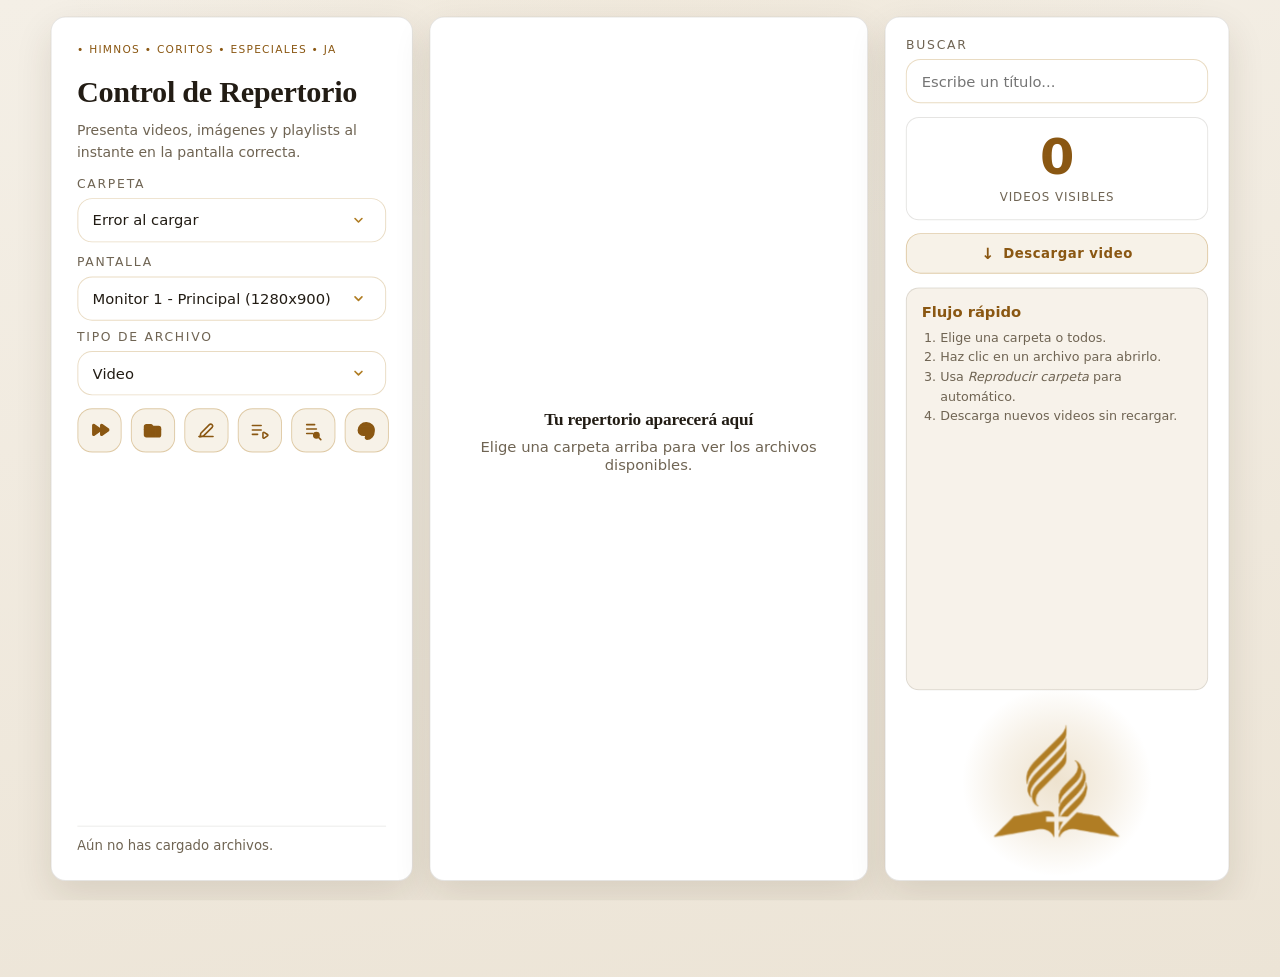
==== commit eddb798f: "Rotacion de hosts: cada video arranca en un proceso WMP limpio - El extracto de audio del video ante" ====
--- a/index.html
+++ b/index.html
@@ -8,6 +8,9 @@
   <meta http-equiv="Pragma" content="no-cache">
   <meta http-equiv="Expires" content="0">
   <title>Control de Repertorio IASD</title>
+  <!-- Mismo ícono que el instalador/exe (icon.ico) para que coincida exacto. -->
+  <link rel="icon" href="favicon.ico" sizes="any">
+  <link rel="apple-touch-icon" href="logo_iasd.png">
   <script>
     /* Anti-parpadeo: aplica el tema guardado antes de pintar. */
     (function () {
@@ -389,6 +392,14 @@
 
   <div id="controllerModal" class="controller-modal">
     <div class="controller-card">
+      <!-- Vista previa: cuando el medio se muestra en OTRA pantalla, aquí se ve
+           en miniatura cómo se está comportando, sin quitar los controles. -->
+      <div id="controllerPreview" class="controller-preview hidden">
+        <div class="preview-side" aria-hidden="true"></div>
+        <video id="controllerPreviewVideo" class="hidden" muted playsinline></video>
+        <img id="controllerPreviewImg" class="hidden" alt="Vista previa">
+        <div class="preview-side" aria-hidden="true"></div>
+      </div>
       <div class="controller-top">
         <span>Reproduciendo ahora</span>
         <strong id="songTitle">Sin reproducci&oacute;n</strong>
--- a/styles.css
+++ b/styles.css
@@ -713,6 +713,89 @@
   backdrop-filter: blur(12px);
 }
 
+/* Vista previa en miniatura: refleja lo que se está mostrando en la otra
+   pantalla, arriba de los controles. */
+.controller-preview {
+  position: relative;
+  display: flex;
+  justify-content: center;
+  align-items: center;
+  width: 100%;
+  max-height: 220px;
+  border-radius: 14px;
+  overflow: hidden;
+  background: #000;
+  border: 1px solid rgba(var(--gold-rgb), 0.22);
+}
+
+/* Franjas laterales: ocupan el espacio sobrante a cada lado del video y
+   centran su logo automáticamente (sea cual sea el ancho de la franja). */
+.controller-preview .preview-side {
+  flex: 1 1 0;
+  align-self: stretch;
+  min-width: 0;
+  display: flex;
+  align-items: center;
+  justify-content: center;
+  overflow: hidden;
+  pointer-events: none;
+}
+
+/* Logo del tema (mismo mecido y parpadeo de llama que el del panel derecho;
+   color según paleta). Se encoge con la franja y desaparece si no hay sitio. */
+.controller-preview .preview-side::before {
+  content: "";
+  width: min(58px, 62%);
+  aspect-ratio: 835 / 747;
+  background-color: var(--gold);
+  -webkit-mask: url("logo_iasd_mark.png") center / contain no-repeat;
+  mask: url("logo_iasd_mark.png") center / contain no-repeat;
+  opacity: 0.9;
+  animation:
+    brand-logo-float 9s ease-in-out infinite,
+    brand-logo-flicker 3.4s ease-in-out infinite;
+}
+
+/* Desfasado para que ambos no se muevan en espejo exacto. */
+.controller-preview .preview-side:last-child::before {
+  animation:
+    brand-logo-float 9s ease-in-out 1.7s infinite,
+    brand-logo-flicker 3.4s ease-in-out 0.9s infinite;
+}
+
+@media (prefers-reduced-motion: reduce) {
+  .controller-preview .preview-side::before {
+    animation: none;
+  }
+}
+
+.controller-preview.hidden {
+  display: none;
+}
+
+.controller-preview video,
+.controller-preview img {
+  position: relative;
+  z-index: 1; /* por delante de los logos laterales */
+  max-width: 100%;
+  max-height: 220px;
+  object-fit: contain;
+  display: block;
+  /* Fade suave al cambiar de medio (evita el corte brusco). */
+  opacity: 1;
+  transition: opacity 0.3s ease;
+}
+
+.controller-preview video.is-loading,
+.controller-preview img.is-loading {
+  opacity: 0;
+}
+
+.controller-preview video.hidden,
+.controller-preview img.hidden {
+  display: none;
+}
+
 .controller-top {
   text-align: center;
   min-width: 0;
@@ -976,9 +1059,19 @@
   display: grid;
 }
 
+.image-viewer-overlay {
+  overflow: hidden;
+}
+
 .image-viewer-overlay img {
   width: 100%;
   height: 100%;
+  /* min 0: sin esto, el grid crece al tamaño natural de imágenes enormes y
+     la imagen se corta en vez de encajar en la pantalla. */
+  min-width: 0;
+  min-height: 0;
+  max-width: 100%;
+  max-height: 100%;
   object-fit: contain;
   display: block;
 }
@@ -1115,6 +1208,12 @@
   grid-template-columns: 1fr 1fr;
   gap: 12px;
   margin-top: 12px;
+}
+
+/* Aviso de un solo botón: el botón va centrado. */
+.confirm-modal.single-action .confirm-actions {
+  grid-template-columns: minmax(0, 62%);
+  justify-content: center;
 }
 
 .confirm-btn {
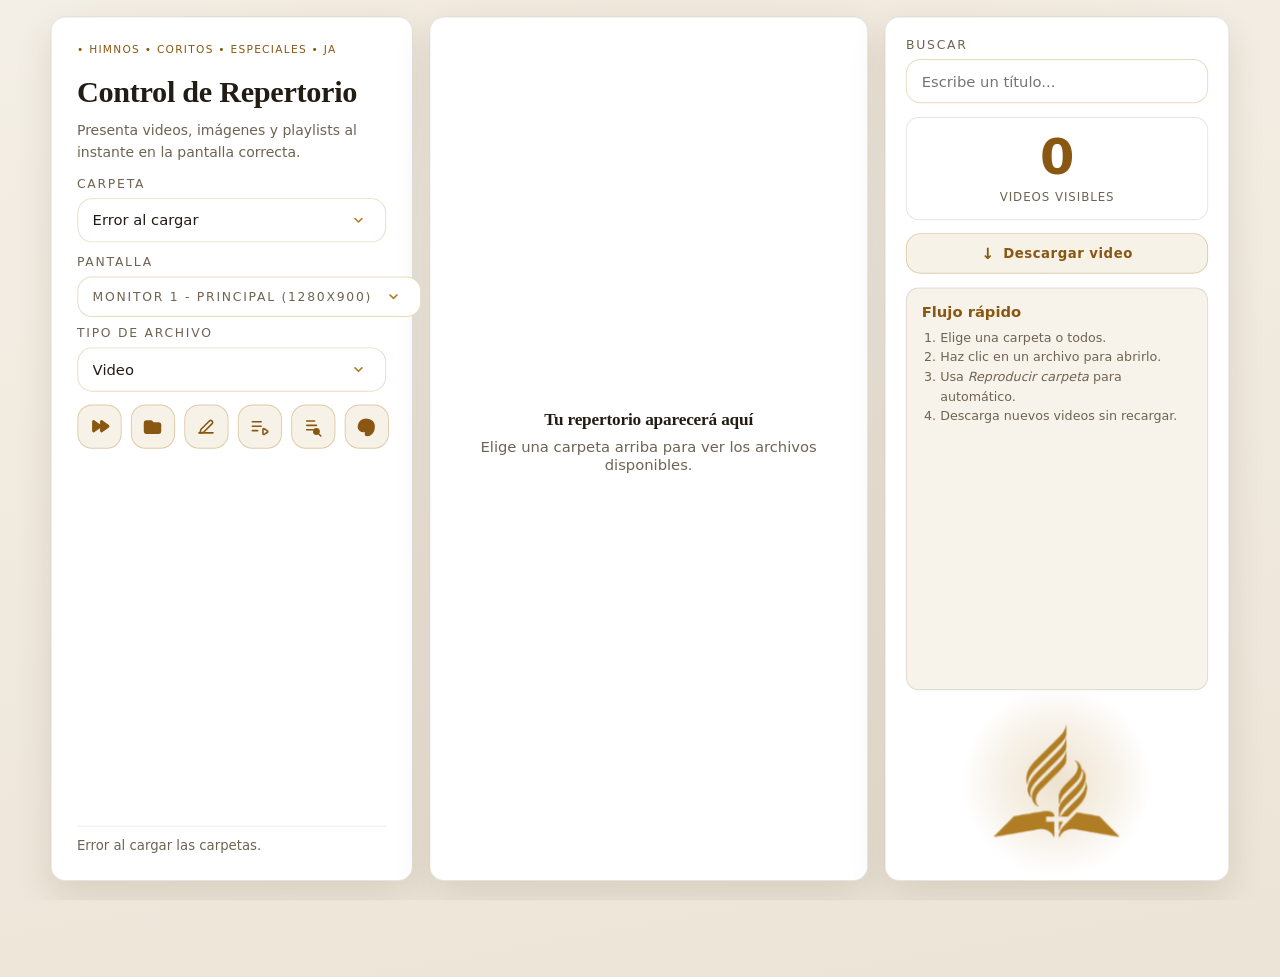
==== commit aec8fc6a: "Multi-pantalla, tema Clasico e imagen instantanea en pantalla externa - Selector de pantallas multip" ====
--- a/index.html
+++ b/index.html
@@ -15,7 +15,7 @@
     /* Anti-parpadeo: aplica el tema guardado antes de pintar. */
     (function () {
       try {
-        var ids = ['santuario', 'cielo', 'oliva', 'vino', 'noche', 'trigo', 'indigo'];
+        var ids = ['santuario', 'clasico', 'cielo', 'oliva', 'vino', 'noche', 'trigo', 'indigo'];
         var t = localStorage.getItem('cm_theme');
         if (t && t !== 'santuario' && ids.indexOf(t) !== -1) {
           document.documentElement.setAttribute('data-theme', t);
@@ -23,7 +23,7 @@
       } catch (e) {}
     })();
   </script>
-  <link rel="stylesheet" href="styles.css?v=28">
+  <link rel="stylesheet" href="styles.css?v=29">
 </head>
 
 <body>
@@ -52,12 +52,13 @@
           </div>
 
           <div class="playback-options">
-            <label class="option-select">
-              <span>Pantalla</span>
-              <select id="monitorSelect">
-                <option value="">Detectando pantallas...</option>
-              </select>
-            </label>
+            <div class="option-select monitor-multi" id="monitorMulti">
+              <span id="monitorMultiTitle">Pantalla</span>
+              <button type="button" id="monitorMultiBtn" class="monitor-multi-btn" aria-haspopup="listbox" aria-expanded="false" aria-labelledby="monitorMultiTitle monitorMultiLabel">
+                <span id="monitorMultiLabel" class="monitor-multi-label">Detectando pantallas...</span>
+              </button>
+              <div id="monitorMultiPanel" class="monitor-multi-panel" role="listbox" aria-multiselectable="true" hidden></div>
+            </div>
             <label class="option-select">
               <span>Tipo de archivo</span>
               <select id="mediaTypeSelect">
@@ -489,7 +490,7 @@
     </div>
   </div>
 
-  <script defer src="app.js?v=55"></script>
+  <script defer src="app.js?v=56"></script>
 </body>
 
 </html>
--- a/styles.css
+++ b/styles.css
@@ -64,6 +64,28 @@
    Cada bloque redefine solo los tokens de color. Todo lo demás
    (radios, tipografía, sombras) se deriva de estas variables, así
    que el cambio de tema es instantáneo y total. Santuario = :root. */
+
+/* CLÁSICO — blanco puro y neutro: gris grafito, metálico plata, acento azul marino */
+:root[data-theme="clasico"] {
+  --bg: #f5f6f8;
+  --bg-2: #e9ebef;
+  --panel: #ffffff;
+  --panel-strong: #ffffff;
+  --surface: #ffffff;
+  --surface-2: #f5f6f8;
+  --inset: #f1f2f5;
+  --field: #ffffff;
+  --field-2: #eceef2;
+  --line: rgba(28, 34, 46, 0.13);
+  --text: #1d232e;
+  --muted: #667080;
+  --gold: #7c8494;
+  --gold-2: #59637a;
+  --gold-rgb: 124, 132, 148;
+  --accent: #2c4a7c;
+  --accent-rgb: 44, 74, 124;
+  --ink-rgb: 28, 34, 46;
+}
 
 /* CIELO — azul cielo frío, paneles con tinte azulado, metálico acero */
 :root[data-theme="cielo"] {
@@ -419,6 +441,134 @@
   cursor: not-allowed;
 }
 
+/* ─── Selector de pantallas múltiple ───────────────────────────
+   Botón que imita a los selects + panel con casillas. Reglas:
+   Monitor 1 (principal) es exclusivo; las demás pantallas se
+   pueden combinar entre sí. */
+.monitor-multi {
+  position: relative;
+}
+
+.monitor-multi-btn {
+  width: 100%;
+  padding: 0.85rem 1rem;
+  padding-right: 52px;
+  border-radius: 16px;
+  border: 1px solid rgba(var(--gold-rgb), 0.28);
+  background-color: var(--surface);
+  background-image: url("data:image/svg+xml,%3Csvg width='18' height='18' viewBox='0 0 24 24' fill='none' xmlns='http://www.w3.org/2000/svg'%3E%3Cpath d='M7 9.5L12 14.5L17 9.5' stroke='%23b07d24' stroke-width='2.4' stroke-linecap='round' stroke-linejoin='round'/%3E%3C/svg%3E");
+  background-position: calc(100% - 20px) center;
+  background-size: 18px 18px;
+  background-repeat: no-repeat;
+  color: var(--text);
+  font: inherit;
+  text-align: left;
+  cursor: pointer;
+  outline: none;
+  transition: border-color 0.18s ease, box-shadow 0.18s ease, background-color 0.18s ease;
+}
+
+.monitor-multi-btn:hover {
+  border-color: rgba(var(--gold-rgb), 0.62);
+  box-shadow: 0 0 0 3px rgba(var(--gold-rgb), 0.10);
+}
+
+.monitor-multi-btn:focus-visible {
+  border-color: rgba(var(--accent-rgb), 0.65);
+  box-shadow: 0 0 0 3px rgba(var(--accent-rgb), 0.14);
+}
+
+.monitor-multi-label {
+  display: block;
+  overflow: hidden;
+  text-overflow: ellipsis;
+  white-space: nowrap;
+}
+
+.monitor-multi-panel {
+  position: absolute;
+  left: 0;
+  right: 0;
+  top: calc(100% + 6px);
+  z-index: 60;
+  padding: 6px;
+  border-radius: 16px;
+  border: 1px solid rgba(var(--gold-rgb), 0.30);
+  background: var(--panel-strong);
+  box-shadow: var(--shadow);
+  display: grid;
+  gap: 2px;
+}
+
+.monitor-multi-panel[hidden] {
+  display: none;
+}
+
+.monitor-multi-row {
+  display: flex;
+  align-items: center;
+  gap: 10px;
+  width: 100%;
+  padding: 0.62rem 0.75rem;
+  border: 0;
+  border-radius: 12px;
+  background: transparent;
+  color: var(--text);
+  font: inherit;
+  text-align: left;
+  cursor: pointer;
+}
+
+.monitor-multi-row:hover {
+  background: rgba(var(--gold-rgb), 0.10);
+}
+
+.monitor-multi-check {
+  flex: 0 0 auto;
+  width: 18px;
+  height: 18px;
+  border-radius: 6px;
+  border: 2px solid rgba(var(--gold-rgb), 0.55);
+  display: inline-flex;
+  align-items: center;
+  justify-content: center;
+  font-size: 12px;
+  line-height: 1;
+}
+
+.monitor-multi-check::after {
+  content: '✓';
+  color: #fff;
+  opacity: 0;
+}
+
+.monitor-multi-row.is-selected .monitor-multi-check {
+  background: var(--gold);
+  border-color: var(--gold);
+}
+
+.monitor-multi-row.is-selected .monitor-multi-check::after {
+  opacity: 1;
+}
+
+.monitor-multi-row.is-selected .monitor-multi-name {
+  color: var(--gold-2);
+  font-weight: 700;
+}
+
+.monitor-multi-name {
+  flex: 1 1 auto;
+  overflow: hidden;
+  text-overflow: ellipsis;
+  white-space: nowrap;
+}
+
+.monitor-multi-hint {
+  padding: 4px 10px 6px;
+  color: var(--muted);
+  font-size: 0.78rem;
+}
+
 select::-ms-expand {
   display: none;
 }
@@ -842,6 +992,56 @@
   align-items: center;
   justify-content: center;
   gap: 14px;
+}
+
+/* Espaciador fantasma: compensa el botón de cerrar (✕) a la derecha para que
+   el botón de play quede en el CENTRO geométrico exacto de la tarjeta. */
+.controller-actions::before {
+  content: "";
+  width: 44px;
+  height: 44px;
+  flex: 0 0 auto;
+}
+
+/* Cambio de canción: los bloques del controlador se "desprenden" hacia abajo
+   y se rearman subiendo, en cascada (título → barra → botones). */
+@keyframes ctrl-reassemble {
+  0% {
+    transform: translateY(0);
+    opacity: 1;
+  }
+  32% {
+    transform: translateY(16px) scale(0.96);
+    opacity: 0;
+  }
+  55% {
+    transform: translateY(16px) scale(0.96);
+    opacity: 0;
+  }
+  100% {
+    transform: translateY(0) scale(1);
+    opacity: 1;
+  }
+}
+
+.controller-card.is-swapping .controller-top {
+  animation: ctrl-reassemble 0.72s cubic-bezier(0.22, 1, 0.36, 1) both;
+}
+
+.controller-card.is-swapping .controller-progress {
+  animation: ctrl-reassemble 0.72s cubic-bezier(0.22, 1, 0.36, 1) 0.09s both;
+}
+
+.controller-card.is-swapping .controller-actions {
+  animation: ctrl-reassemble 0.72s cubic-bezier(0.22, 1, 0.36, 1) 0.18s both;
+}
+
+@media (prefers-reduced-motion: reduce) {
+  .controller-card.is-swapping .controller-top,
+  .controller-card.is-swapping .controller-progress,
+  .controller-card.is-swapping .controller-actions {
+    animation: none;
+  }
 }
 
 .controller-actions button {
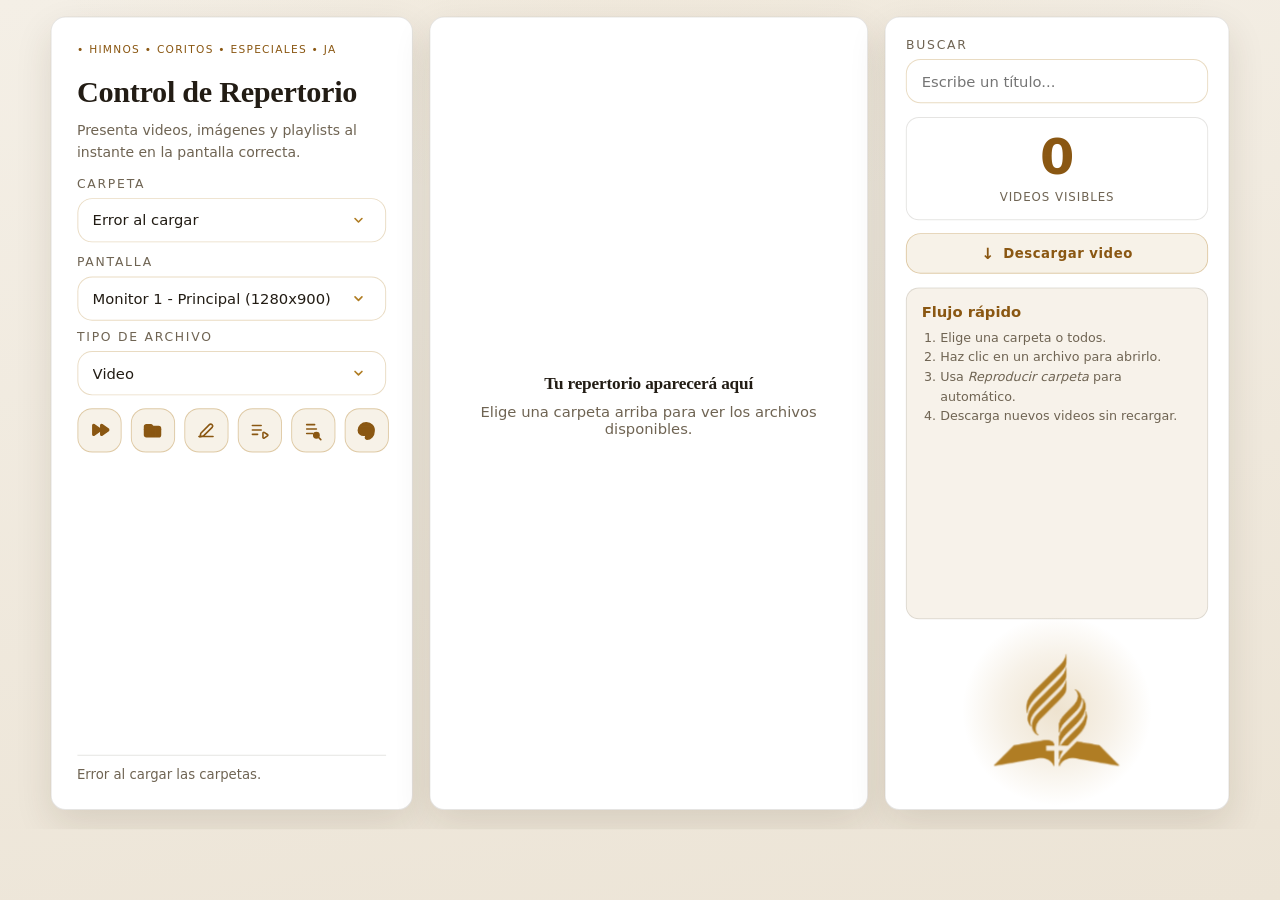
==== commit 7faf9c19: "Pulido UI: tipografia del selector, lienzo con tope de altura y Clasico B/N - Selector de pantallas:" ====
--- a/index.html
+++ b/index.html
@@ -23,7 +23,7 @@
       } catch (e) {}
     })();
   </script>
-  <link rel="stylesheet" href="styles.css?v=29">
+  <link rel="stylesheet" href="styles.css?v=30">
 </head>
 
 <body>
@@ -490,7 +490,7 @@
     </div>
   </div>
 
-  <script defer src="app.js?v=56"></script>
+  <script defer src="app.js?v=57"></script>
 </body>
 
 </html>
--- a/styles.css
+++ b/styles.css
@@ -65,26 +65,27 @@
    (radios, tipografía, sombras) se deriva de estas variables, así
    que el cambio de tema es instantáneo y total. Santuario = :root. */
 
-/* CLÁSICO — blanco puro y neutro: gris grafito, metálico plata, acento azul marino */
+/* CLÁSICO — blanco y negro puro: papel blanco, tinta negra, grises neutros.
+   Sin dorado ni azul: el "metálico" es grafito y el acento es negro. */
 :root[data-theme="clasico"] {
-  --bg: #f5f6f8;
-  --bg-2: #e9ebef;
+  --bg: #f5f5f5;
+  --bg-2: #e9e9e9;
   --panel: #ffffff;
   --panel-strong: #ffffff;
   --surface: #ffffff;
-  --surface-2: #f5f6f8;
-  --inset: #f1f2f5;
+  --surface-2: #f6f6f6;
+  --inset: #f1f1f1;
   --field: #ffffff;
-  --field-2: #eceef2;
-  --line: rgba(28, 34, 46, 0.13);
-  --text: #1d232e;
-  --muted: #667080;
-  --gold: #7c8494;
-  --gold-2: #59637a;
-  --gold-rgb: 124, 132, 148;
-  --accent: #2c4a7c;
-  --accent-rgb: 44, 74, 124;
-  --ink-rgb: 28, 34, 46;
+  --field-2: #ececec;
+  --line: rgba(0, 0, 0, 0.16);
+  --text: #141414;
+  --muted: #5c5c5c;
+  --gold: #3d3d3d;
+  --gold-2: #161616;
+  --gold-rgb: 61, 61, 61;
+  --accent: #1f1f1f;
+  --accent-rgb: 31, 31, 31;
+  --ink-rgb: 0, 0, 0;
 }
 
 /* CIELO — azul cielo frío, paneles con tinte azulado, metálico acero */
@@ -246,6 +247,9 @@
    EXACTAMENTE igual con cualquier zoom o dimensión. */
 html {
   font-size: 16px;
+  /* Mismo fondo que el body: cuando el lienzo llega a su altura máxima
+     (ventanas angostas), la franja restante queda del mismo color. */
+  background: linear-gradient(170deg, var(--bg), var(--bg-2));
 }
 
 body {
@@ -379,9 +383,11 @@
   min-width: min(420px, 100%);
 }
 
-.folder-select span,
-.option-select span,
-.searchbox span {
+/* Solo la ETIQUETA (hijo directo): el texto interno del botón de pantallas
+   no debe heredar mayúsculas ni letter-spacing. */
+.folder-select > span,
+.option-select > span,
+.searchbox > span {
   color: var(--muted);
   font-size: 0.84rem;
   text-transform: uppercase;
@@ -439,6 +445,12 @@
 
 select:disabled {
   cursor: not-allowed;
+}
+
+/* Clásico (blanco y negro): la flecha del select deja de ser dorada. */
+:root[data-theme="clasico"] select,
+:root[data-theme="clasico"] .monitor-multi-btn {
+  background-image: url("data:image/svg+xml,%3Csvg width='18' height='18' viewBox='0 0 24 24' fill='none' xmlns='http://www.w3.org/2000/svg'%3E%3Cpath d='M7 9.5L12 14.5L17 9.5' stroke='%23444444' stroke-width='2.4' stroke-linecap='round' stroke-linejoin='round'/%3E%3C/svg%3E");
 }
 
 /* ─── Selector de pantallas múltiple ───────────────────────────
